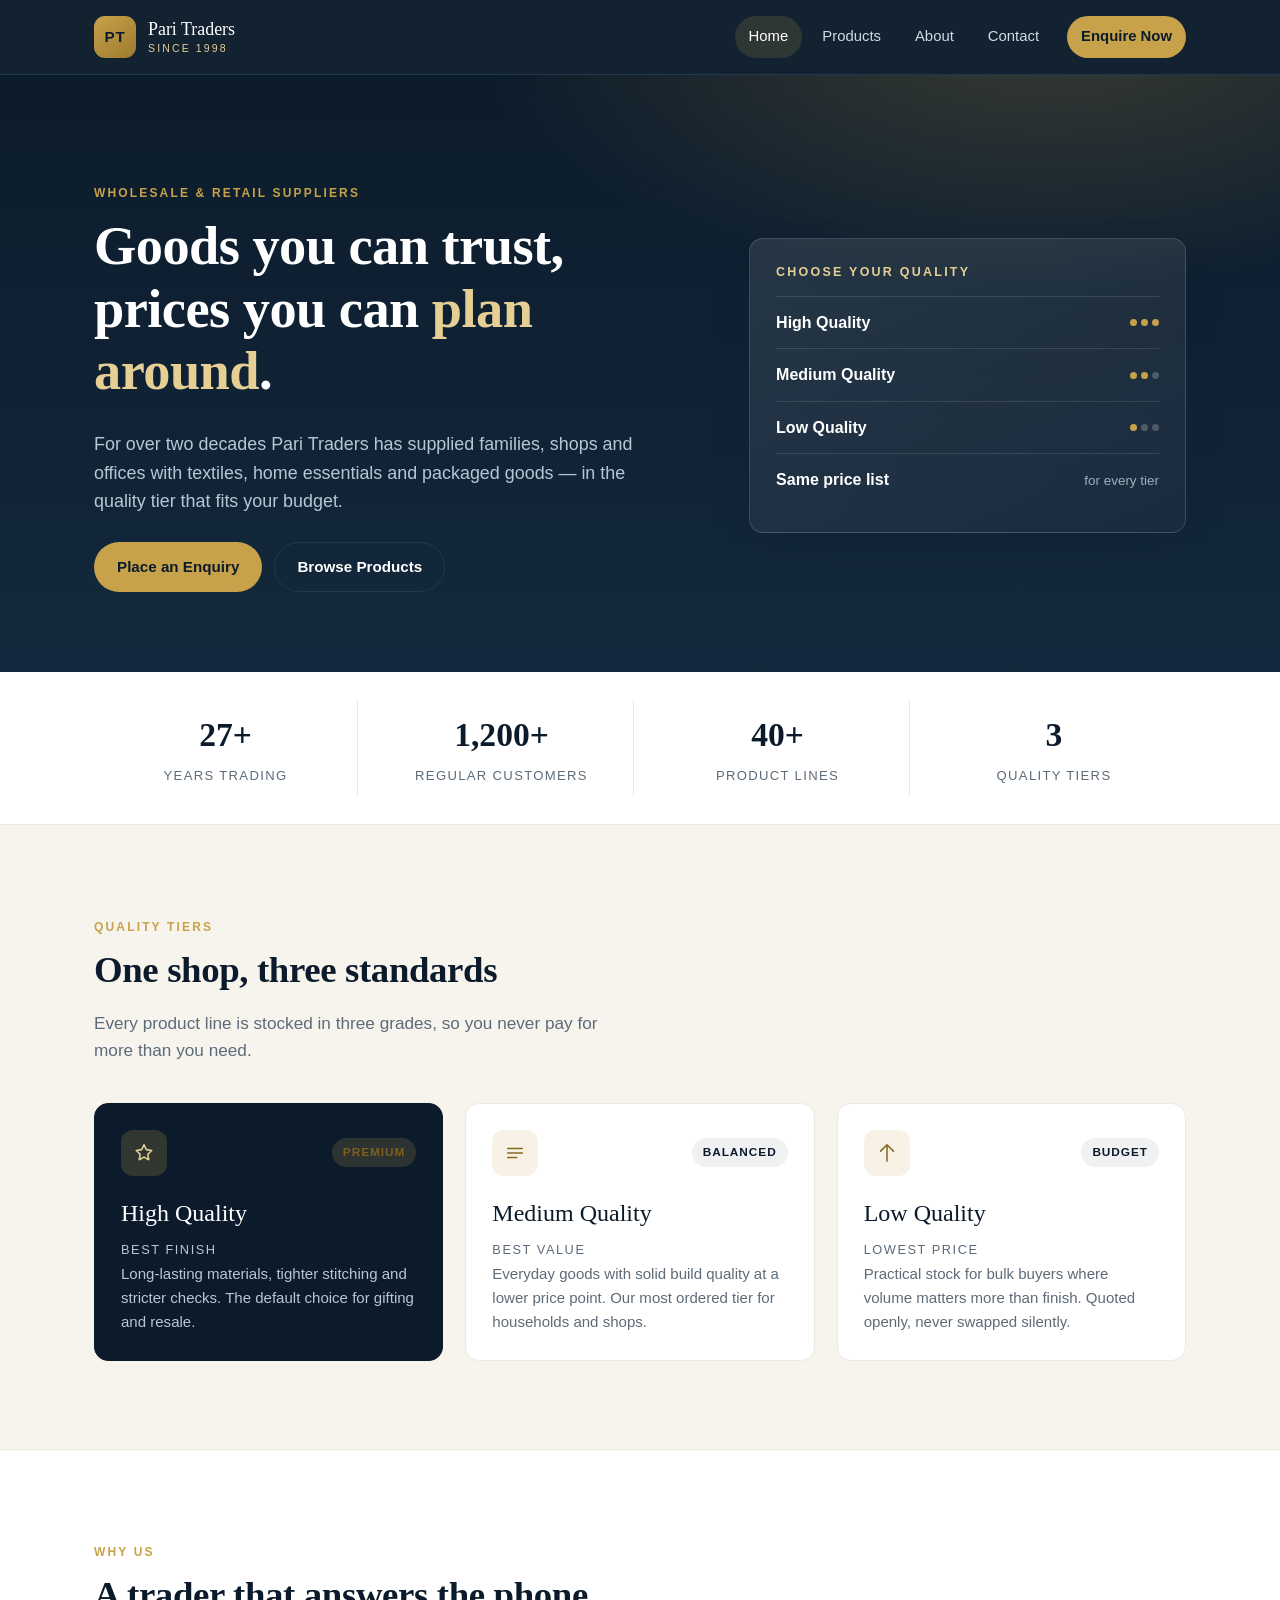
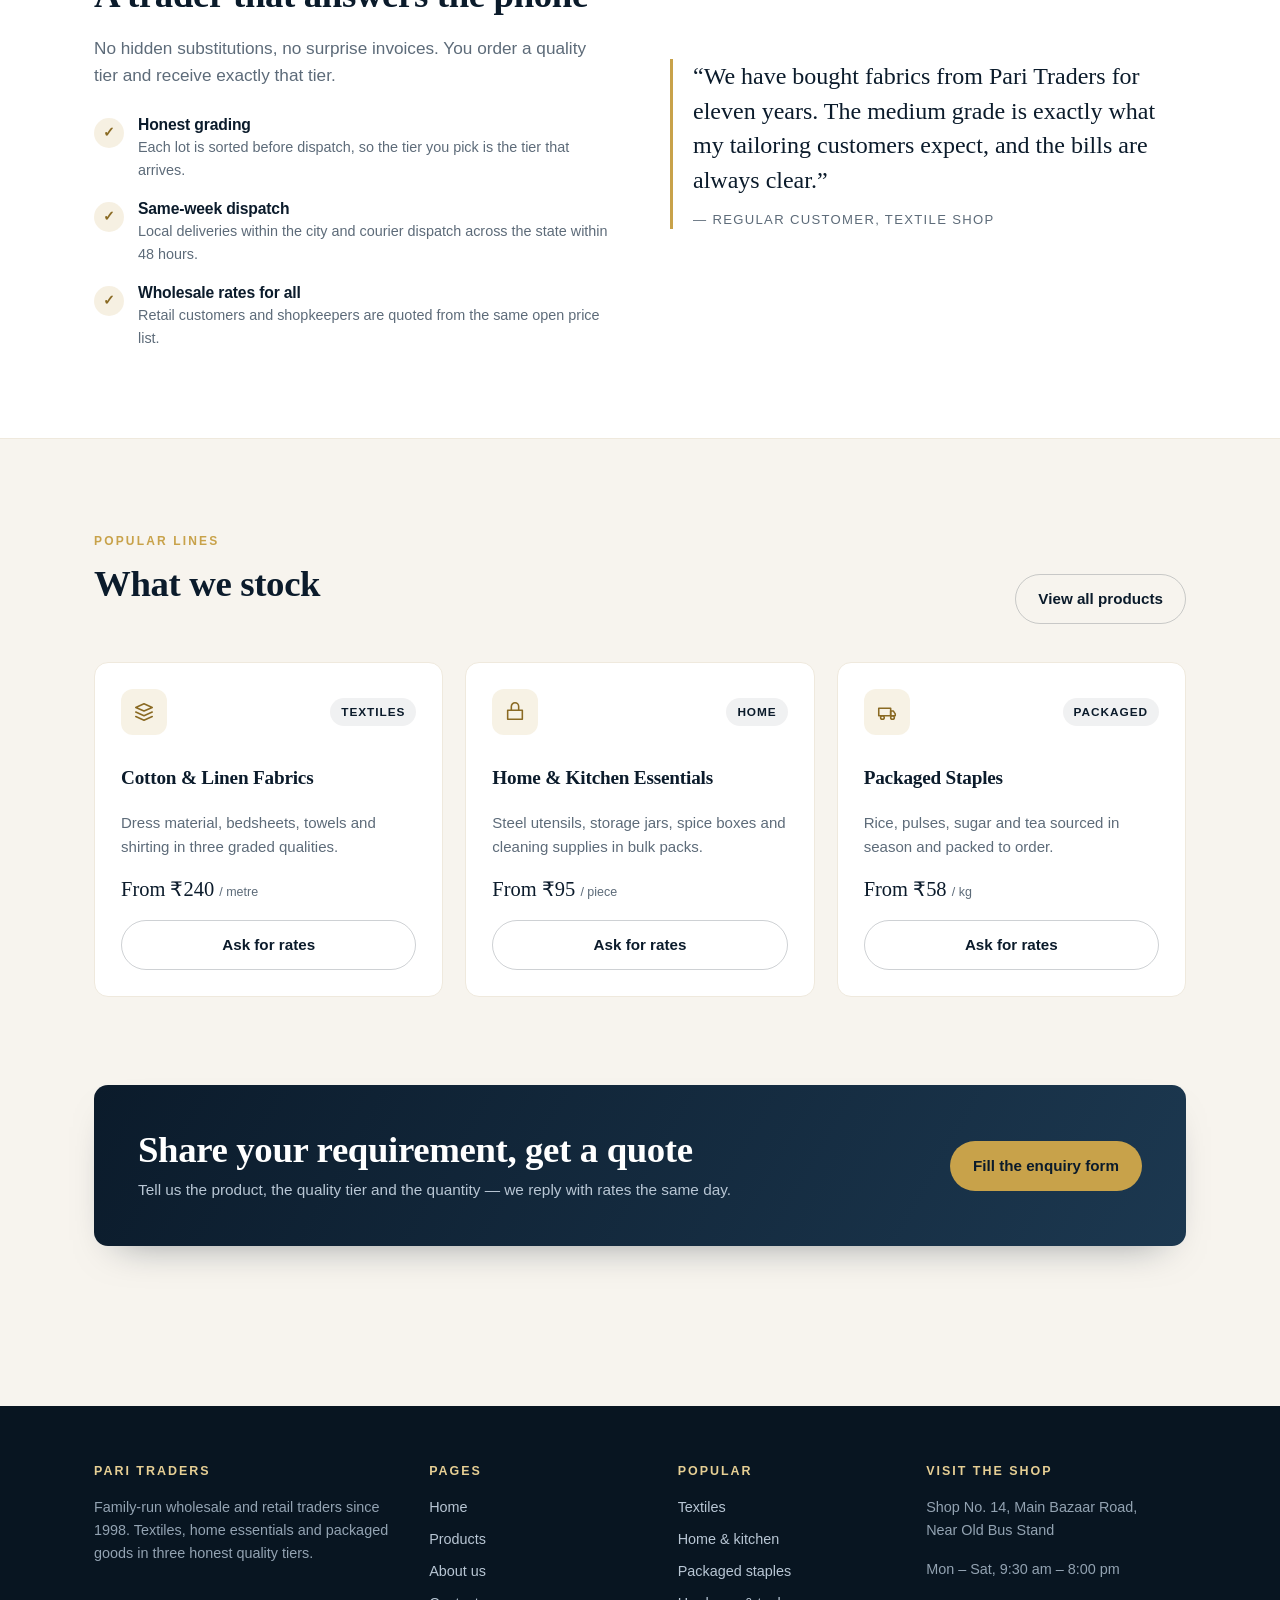
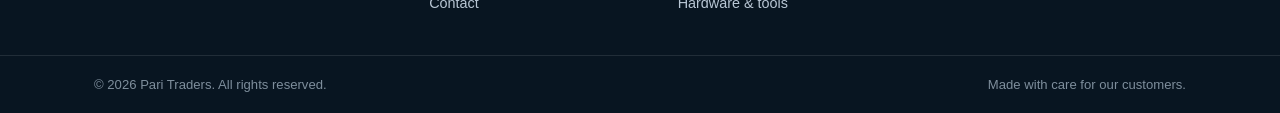
==== index.html @ 068e020c "Initial commit: Pari Traders static website" ====
<!DOCTYPE html>
<html lang="en">
<head>
  <meta charset="UTF-8">
  <meta name="viewport" content="width=device-width, initial-scale=1">
  <title>Pari Traders | Quality Goods, Fair Prices</title>
  <meta name="description" content="Pari Traders supplies textiles, home essentials and packaged goods in High, Medium and Low quality tiers at honest wholesale prices.">
  <link rel="stylesheet" href="css/style.css">
</head>
<body>

  <header class="site-header">
    <div class="container header-inner">
      <a class="brand" href="index.html">
        <span class="brand-mark">PT</span>
        <span class="brand-text">
          Pari Traders
          <small>Since 1998</small>
        </span>
      </a>

      <button class="nav-toggle" type="button" aria-label="Toggle navigation" aria-expanded="false" aria-controls="site-nav">
        <span></span>
        <span></span>
        <span></span>
      </button>

      <nav class="site-nav" id="site-nav">
        <a href="index.html" class="active" aria-current="page">Home</a>
        <a href="products.html">Products</a>
        <a href="about.html">About</a>
        <a href="contact.html">Contact</a>
        <a href="contact.html" class="nav-cta">Enquire Now</a>
      </nav>
    </div>
  </header>

  <main>

    <section class="hero">
      <div class="container">
        <div>
          <span class="eyebrow">Wholesale &amp; Retail Suppliers</span>
          <h1>Goods you can trust, prices you can <em>plan around</em>.</h1>
          <p class="lead">
            For over two decades Pari Traders has supplied families, shops and offices with
            textiles, home essentials and packaged goods — in the quality tier that fits your budget.
          </p>

          <div class="hero-actions">
            <a href="contact.html" class="btn btn-primary">Place an Enquiry</a>
            <a href="products.html" class="btn btn-outline">Browse Products</a>
          </div>
        </div>

        <aside class="hero-visual" aria-label="Our quality tiers">
          <h3>Choose your quality</h3>

          <div class="tier-row">
            <span>High Quality</span>
            <span class="tier-dots" aria-hidden="true">
              <i class="on"></i><i class="on"></i><i class="on"></i>
            </span>
          </div>

          <div class="tier-row">
            <span>Medium Quality</span>
            <span class="tier-dots" aria-hidden="true">
              <i class="on"></i><i class="on"></i><i></i>
            </span>
          </div>

          <div class="tier-row">
            <span>Low Quality</span>
            <span class="tier-dots" aria-hidden="true">
              <i class="on"></i><i></i><i></i>
            </span>
          </div>

          <div class="tier-row">
            <span>Same price list</span>
            <span class="tier-note">for every tier</span>
          </div>
        </aside>
      </div>
    </section>

    <section class="stats">
      <div class="container">
        <div class="stat">
          <strong>27+</strong>
          <span>Years trading</span>
        </div>
        <div class="stat">
          <strong>1,200+</strong>
          <span>Regular customers</span>
        </div>
        <div class="stat">
          <strong>40+</strong>
          <span>Product lines</span>
        </div>
        <div class="stat">
          <strong>3</strong>
          <span>Quality tiers</span>
        </div>
      </div>
    </section>

    <section class="section">
      <div class="container">
        <div class="section-head">
          <div>
            <span class="eyebrow">Quality tiers</span>
            <h2>One shop, three standards</h2>
            <p class="lead">Every product line is stocked in three grades, so you never pay for more than you need.</p>
          </div>
        </div>

        <div class="grid grid-3">
          <article class="card tier-card highlight">
            <div class="card-top">
              <span class="icon-badge" aria-hidden="true">
                <svg viewBox="0 0 24 24" width="22" height="22" fill="none" stroke="currentColor" stroke-width="1.7" stroke-linecap="round" stroke-linejoin="round">
                  <path d="M12 3l2.6 5.3 5.9.9-4.3 4.2 1 5.9-5.2-2.8-5.2 2.8 1-5.9L3.5 9.2l5.9-.9L12 3z"/>
                </svg>
              </span>
              <span class="tag tag-gold">Premium</span>
            </div>
            <span class="tier-label">High Quality</span>
            <span class="tier-sub">Best finish</span>
            <p>Long-lasting materials, tighter stitching and stricter checks. The default choice for gifting and resale.</p>
          </article>

          <article class="card tier-card">
            <div class="card-top">
              <span class="icon-badge" aria-hidden="true">
                <svg viewBox="0 0 24 24" width="22" height="22" fill="none" stroke="currentColor" stroke-width="1.7" stroke-linecap="round" stroke-linejoin="round">
                  <path d="M4 7h16M4 12h16M4 17h10"/>
                </svg>
              </span>
              <span class="tag">Balanced</span>
            </div>
            <span class="tier-label">Medium Quality</span>
            <span class="tier-sub">Best value</span>
            <p>Everyday goods with solid build quality at a lower price point. Our most ordered tier for households and shops.</p>
          </article>

          <article class="card tier-card">
            <div class="card-top">
              <span class="icon-badge" aria-hidden="true">
                <svg viewBox="0 0 24 24" width="22" height="22" fill="none" stroke="currentColor" stroke-width="1.7" stroke-linecap="round" stroke-linejoin="round">
                  <path d="M12 3v18M5 10l7-7 7 7"/>
                </svg>
              </span>
              <span class="tag">Budget</span>
            </div>
            <span class="tier-label">Low Quality</span>
            <span class="tier-sub">Lowest price</span>
            <p>Practical stock for bulk buyers where volume matters more than finish. Quoted openly, never swapped silently.</p>
          </article>
        </div>
      </div>
    </section>

    <section class="section section-alt">
      <div class="container split">
        <div>
          <span class="eyebrow">Why us</span>
          <h2>A trader that answers the phone</h2>
          <p class="lead">No hidden substitutions, no surprise invoices. You order a quality tier and receive exactly that tier.</p>

          <div class="feature-list" style="margin-top: 26px;">
            <div class="feature">
              <span class="check" aria-hidden="true">✓</span>
              <div>
                <h3>Honest grading</h3>
                <p>Each lot is sorted before dispatch, so the tier you pick is the tier that arrives.</p>
              </div>
            </div>

            <div class="feature">
              <span class="check" aria-hidden="true">✓</span>
              <div>
                <h3>Same-week dispatch</h3>
                <p>Local deliveries within the city and courier dispatch across the state within 48 hours.</p>
              </div>
            </div>

            <div class="feature">
              <span class="check" aria-hidden="true">✓</span>
              <div>
                <h3>Wholesale rates for all</h3>
                <p>Retail customers and shopkeepers are quoted from the same open price list.</p>
              </div>
            </div>
          </div>
        </div>

        <div>
          <blockquote class="quote">
            “We have bought fabrics from Pari Traders for eleven years. The medium grade is exactly what my tailoring
            customers expect, and the bills are always clear.”
            <cite>— Regular customer, textile shop</cite>
          </blockquote>
        </div>
      </div>
    </section>

    <section class="section">
      <div class="container">
        <div class="section-head">
          <div>
            <span class="eyebrow">Popular lines</span>
            <h2>What we stock</h2>
          </div>
          <a href="products.html" class="btn btn-ghost">View all products</a>
        </div>

        <div class="grid grid-3">
          <article class="card product-card" data-tier="high">
            <div class="card-top">
              <span class="icon-badge" aria-hidden="true">
                <svg viewBox="0 0 24 24" width="22" height="22" fill="none" stroke="currentColor" stroke-width="1.7" stroke-linecap="round" stroke-linejoin="round">
                  <path d="M3 7l9-4 9 4-9 4-9-4z"/><path d="M3 12l9 4 9-4M3 17l9 4 9-4"/>
                </svg>
              </span>
              <span class="tag">Textiles</span>
            </div>
            <h3>Cotton &amp; Linen Fabrics</h3>
            <p>Dress material, bedsheets, towels and shirting in three graded qualities.</p>
            <p class="price">From ₹240 <small>/ metre</small></p>
            <a href="contact.html" class="btn btn-ghost">Ask for rates</a>
          </article>

          <article class="card product-card" data-tier="medium">
            <div class="card-top">
              <span class="icon-badge" aria-hidden="true">
                <svg viewBox="0 0 24 24" width="22" height="22" fill="none" stroke="currentColor" stroke-width="1.7" stroke-linecap="round" stroke-linejoin="round">
                  <path d="M4 10h16v10H4z"/><path d="M8 10V6a4 4 0 018 0v4"/>
                </svg>
              </span>
              <span class="tag">Home</span>
            </div>
            <h3>Home &amp; Kitchen Essentials</h3>
            <p>Steel utensils, storage jars, spice boxes and cleaning supplies in bulk packs.</p>
            <p class="price">From ₹95 <small>/ piece</small></p>
            <a href="contact.html" class="btn btn-ghost">Ask for rates</a>
          </article>

          <article class="card product-card" data-tier="low">
            <div class="card-top">
              <span class="icon-badge" aria-hidden="true">
                <svg viewBox="0 0 24 24" width="22" height="22" fill="none" stroke="currentColor" stroke-width="1.7" stroke-linecap="round" stroke-linejoin="round">
                  <path d="M3 8h13v8H3z"/><path d="M16 11h3l2 3v2h-5z"/><circle cx="7" cy="18" r="2"/><circle cx="18" cy="18" r="2"/>
                </svg>
              </span>
              <span class="tag">Packaged</span>
            </div>
            <h3>Packaged Staples</h3>
            <p>Rice, pulses, sugar and tea sourced in season and packed to order.</p>
            <p class="price">From ₹58 <small>/ kg</small></p>
            <a href="contact.html" class="btn btn-ghost">Ask for rates</a>
          </article>
        </div>
      </div>
    </section>

    <section class="section" style="padding-top: 0;">
      <div class="container">
        <div class="cta-band">
          <div>
            <h2>Share your requirement, get a quote</h2>
            <p>Tell us the product, the quality tier and the quantity — we reply with rates the same day.</p>
          </div>
          <a href="contact.html" class="btn btn-primary">Fill the enquiry form</a>
        </div>
      </div>
    </section>

  </main>

  <footer class="site-footer">
    <div class="container">
      <div class="footer-grid">
        <div>
          <h4>Pari Traders</h4>
          <p>Family-run wholesale and retail traders since 1998. Textiles, home essentials and packaged goods in three honest quality tiers.</p>
        </div>

        <div>
          <h4>Pages</h4>
          <ul class="footer-links">
            <li><a href="index.html">Home</a></li>
            <li><a href="products.html">Products</a></li>
            <li><a href="about.html">About us</a></li>
            <li><a href="contact.html">Contact</a></li>
          </ul>
        </div>

        <div>
          <h4>Popular</h4>
          <ul class="footer-links">
            <li><a href="products.html">Textiles</a></li>
            <li><a href="products.html">Home &amp; kitchen</a></li>
            <li><a href="products.html">Packaged staples</a></li>
            <li><a href="products.html">Hardware &amp; tools</a></li>
          </ul>
        </div>

        <div>
          <h4>Visit the shop</h4>
          <p>Shop No. 14, Main Bazaar Road,<br>Near Old Bus Stand</p>
          <p>Mon – Sat, 9:30 am – 8:00 pm</p>
        </div>
      </div>
    </div>

    <div class="footer-bottom">
      <div class="container">
        <span>&copy; <span data-year>2026</span> Pari Traders. All rights reserved.</span>
        <span>Made with care for our customers.</span>
      </div>
    </div>
  </footer>

  <script src="js/main.js"></script>
</body>
</html>
---- css/style.css ----
:root {
  --ink: #0b1b2b;
  --ink-soft: #14293d;
  --ink-line: #21394f;
  --gold: #c8a24a;
  --gold-soft: #e6cf94;
  --paper: #f7f4ee;
  --paper-dim: #efe9dd;
  --white: #ffffff;
  --muted: #5d6b79;
  --danger: #b42318;
  --success: #1f7a4d;
  --radius: 14px;
  --radius-sm: 10px;
  --shadow: 0 18px 40px -24px rgba(11, 27, 43, 0.5);
  --max: 1140px;
  --font-body: -apple-system, BlinkMacSystemFont, "Segoe UI", Roboto, Helvetica, Arial, sans-serif;
  --font-display: "Iowan Old Style", "Palatino Linotype", Georgia, serif;
}

* {
  box-sizing: border-box;
}

html {
  scroll-behavior: smooth;
}

body {
  margin: 0;
  font-family: var(--font-body);
  color: var(--ink);
  background: var(--paper);
  line-height: 1.6;
  -webkit-font-smoothing: antialiased;
}

img {
  max-width: 100%;
  display: block;
}

a {
  color: inherit;
  text-decoration: none;
}

h1, h2, h3 {
  font-family: var(--font-display);
  line-height: 1.15;
  margin: 0 0 0.5em;
  font-weight: 600;
  letter-spacing: -0.01em;
}

h1 {
  font-size: clamp(2.1rem, 5vw, 3.4rem);
}

h2 {
  font-size: clamp(1.6rem, 3.2vw, 2.3rem);
}

h3 {
  font-size: 1.2rem;
}

p {
  margin: 0 0 1rem;
}

.container {
  width: 100%;
  max-width: var(--max);
  margin: 0 auto;
  padding: 0 24px;
}

.eyebrow {
  display: inline-block;
  font-size: 0.75rem;
  font-weight: 700;
  letter-spacing: 0.18em;
  text-transform: uppercase;
  color: var(--gold);
  margin-bottom: 0.75rem;
}

.lead {
  font-size: 1.075rem;
  color: var(--muted);
  max-width: 56ch;
}

/* ---------- Header ---------- */

.site-header {
  position: sticky;
  top: 0;
  z-index: 50;
  background: rgba(11, 27, 43, 0.97);
  backdrop-filter: blur(8px);
  border-bottom: 1px solid var(--ink-line);
}

.header-inner {
  display: flex;
  align-items: center;
  justify-content: space-between;
  gap: 20px;
  min-height: 74px;
}

.brand {
  display: inline-flex;
  align-items: center;
  gap: 12px;
  color: var(--white);
}

.brand-mark {
  display: grid;
  place-items: center;
  width: 42px;
  height: 42px;
  border-radius: 11px;
  background: linear-gradient(140deg, var(--gold), #9d7a2e);
  color: var(--ink);
  font-weight: 800;
  font-size: 0.95rem;
  letter-spacing: 0.05em;
}

.brand-text {
  font-family: var(--font-display);
  font-size: 1.12rem;
  line-height: 1.1;
  display: flex;
  flex-direction: column;
}

.brand-text small {
  font-family: var(--font-body);
  font-size: 0.66rem;
  letter-spacing: 0.2em;
  text-transform: uppercase;
  color: var(--gold-soft);
  margin-top: 3px;
}

.site-nav {
  display: flex;
  align-items: center;
  gap: 6px;
}

.site-nav a {
  color: #cfdae5;
  padding: 9px 14px;
  border-radius: 999px;
  font-size: 0.93rem;
  font-weight: 500;
  transition: color 0.18s ease, background 0.18s ease;
}

.site-nav a:hover {
  color: var(--white);
  background: rgba(255, 255, 255, 0.08);
}

.site-nav a.active {
  color: var(--white);
  background: rgba(200, 162, 74, 0.16);
}

.site-nav .nav-cta {
  margin-left: 8px;
  color: var(--ink);
  background: var(--gold);
  font-weight: 700;
}

.site-nav .nav-cta:hover {
  background: var(--gold-soft);
  color: var(--ink);
}

.nav-toggle {
  display: none;
  width: 44px;
  height: 42px;
  border: 1px solid var(--ink-line);
  border-radius: 10px;
  background: transparent;
  cursor: pointer;
  padding: 10px;
}

.nav-toggle span {
  display: block;
  height: 2px;
  border-radius: 2px;
  background: var(--white);
  margin: 4px 0;
  transition: transform 0.2s ease, opacity 0.2s ease;
}

/* ---------- Buttons ---------- */

.btn {
  display: inline-flex;
  align-items: center;
  justify-content: center;
  gap: 8px;
  padding: 12px 22px;
  border-radius: 999px;
  border: 1px solid transparent;
  font-family: inherit;
  font-size: 0.95rem;
  font-weight: 600;
  cursor: pointer;
  transition: transform 0.15s ease, background 0.18s ease, color 0.18s ease, border-color 0.18s ease;
}

.btn:hover {
  transform: translateY(-1px);
}

.btn-primary {
  background: var(--gold);
  color: var(--ink);
}

.btn-primary:hover {
  background: var(--gold-soft);
}

.btn-outline {
  border-color: var(--ink-line);
  color: var(--white);
}

.btn-outline:hover {
  border-color: var(--gold);
  color: var(--gold-soft);
}

.btn-ghost {
  border-color: rgba(11, 27, 43, 0.2);
  color: var(--ink);
}

.btn-ghost:hover {
  border-color: var(--ink);
}

.btn-danger {
  background: transparent;
  border-color: rgba(180, 35, 24, 0.35);
  color: var(--danger);
}

.btn-danger:hover {
  background: rgba(180, 35, 24, 0.06);
}

/* ---------- Hero ---------- */

.hero {
  background:
    radial-gradient(900px 420px at 82% -10%, rgba(200, 162, 74, 0.25), transparent 65%),
    linear-gradient(180deg, var(--ink) 0%, var(--ink-soft) 100%);
  color: var(--white);
  padding: clamp(56px, 9vw, 104px) 0 clamp(48px, 7vw, 80px);
  overflow: hidden;
}

.hero .container {
  display: grid;
  grid-template-columns: 1.15fr 0.85fr;
  gap: clamp(28px, 5vw, 64px);
  align-items: center;
}

.hero h1 {
  color: var(--white);
}

.hero h1 em {
  font-style: normal;
  color: var(--gold-soft);
}

.hero .lead {
  color: #b8c6d4;
  font-size: 1.12rem;
}

.hero-actions {
  display: flex;
  flex-wrap: wrap;
  gap: 12px;
  margin-top: 26px;
}

.hero-visual {
  position: relative;
  padding: 26px;
  border-radius: var(--radius);
  border: 1px solid rgba(255, 255, 255, 0.14);
  background: linear-gradient(160deg, rgba(255, 255, 255, 0.1), rgba(255, 255, 255, 0.03));
  box-shadow: var(--shadow);
}

.hero-visual::after {
  content: "";
  position: absolute;
  inset: 14px -14px -14px 14px;
  border: 1px solid rgba(200, 162, 74, 0.35);
  border-radius: var(--radius);
  z-index: -1;
}

.hero-visual h3 {
  font-size: 0.78rem;
  font-family: var(--font-body);
  text-transform: uppercase;
  letter-spacing: 0.18em;
  color: var(--gold-soft);
  margin-bottom: 16px;
}

.tier-row {
  display: flex;
  align-items: center;
  justify-content: space-between;
  gap: 14px;
  padding: 13px 0;
  border-top: 1px solid rgba(255, 255, 255, 0.12);
}

.tier-row span:first-child {
  font-weight: 600;
}

.tier-row .tier-note {
  font-size: 0.84rem;
  color: #9fb0bf;
}

.tier-dots {
  display: inline-flex;
  gap: 4px;
}

.tier-dots i {
  width: 7px;
  height: 7px;
  border-radius: 50%;
  background: rgba(255, 255, 255, 0.22);
}

.tier-dots i.on {
  background: var(--gold);
}

/* ---------- Stats ---------- */

.stats {
  background: var(--white);
  border-bottom: 1px solid var(--paper-dim);
}

.stats .container {
  display: grid;
  grid-template-columns: repeat(4, 1fr);
  gap: 12px;
  padding-top: 28px;
  padding-bottom: 28px;
}

.stat {
  text-align: center;
  padding: 8px 6px;
  border-right: 1px solid var(--paper-dim);
}

.stat:last-child {
  border-right: 0;
}

.stat strong {
  display: block;
  font-family: var(--font-display);
  font-size: clamp(1.5rem, 3vw, 2.1rem);
  color: var(--ink);
}

.stat span {
  font-size: 0.82rem;
  text-transform: uppercase;
  letter-spacing: 0.1em;
  color: var(--muted);
}

/* ---------- Sections ---------- */

.section {
  padding: clamp(52px, 7vw, 88px) 0;
}

.section-head {
  display: flex;
  flex-wrap: wrap;
  align-items: flex-end;
  justify-content: space-between;
  gap: 20px;
  margin-bottom: 38px;
}

.section-head p {
  margin: 0;
}

.section-alt {
  background: var(--white);
  border-top: 1px solid var(--paper-dim);
  border-bottom: 1px solid var(--paper-dim);
}

.section-dark {
  background: var(--ink);
  color: var(--white);
}

.section-dark .lead,
.section-dark p {
  color: #b8c6d4;
}

.section-dark h2 {
  color: var(--white);
}

/* ---------- Cards & grids ---------- */

.grid {
  display: grid;
  gap: 22px;
}

.grid-3 {
  grid-template-columns: repeat(3, 1fr);
}

.grid-2 {
  grid-template-columns: repeat(2, 1fr);
}

.card {
  background: var(--white);
  border: 1px solid var(--paper-dim);
  border-radius: var(--radius);
  padding: 26px;
  transition: transform 0.2s ease, box-shadow 0.2s ease, border-color 0.2s ease;
}

.card:hover {
  transform: translateY(-3px);
  box-shadow: var(--shadow);
  border-color: rgba(200, 162, 74, 0.5);
}

.card h3 {
  margin-bottom: 8px;
}

.card p {
  color: var(--muted);
  font-size: 0.94rem;
  margin-bottom: 0;
}

.card-top {
  display: flex;
  align-items: center;
  justify-content: space-between;
  gap: 12px;
  margin-bottom: 18px;
}

.icon-badge {
  display: grid;
  place-items: center;
  width: 46px;
  height: 46px;
  border-radius: 12px;
  background: rgba(200, 162, 74, 0.14);
  color: #8a6a23;
  font-size: 1.25rem;
}

.tag {
  display: inline-flex;
  align-items: center;
  gap: 6px;
  padding: 5px 11px;
  border-radius: 999px;
  background: rgba(11, 27, 43, 0.06);
  color: var(--ink);
  font-size: 0.74rem;
  font-weight: 700;
  letter-spacing: 0.08em;
  text-transform: uppercase;
}

.tag-gold {
  background: rgba(200, 162, 74, 0.18);
  color: #7d5f1e;
}

/* ---------- Product cards ---------- */

.product-card {
  display: flex;
  flex-direction: column;
  gap: 14px;
}

.product-card .price {
  font-family: var(--font-display);
  font-size: 1.28rem;
  color: var(--ink);
  margin-top: auto;
}

.product-card .price small {
  font-family: var(--font-body);
  font-size: 0.78rem;
  color: var(--muted);
  font-weight: 400;
}

.product-card ul {
  list-style: none;
  padding: 0;
  margin: 0;
  display: grid;
  gap: 7px;
  font-size: 0.9rem;
  color: var(--muted);
}

.product-card li::before {
  content: "✓";
  color: var(--gold);
  font-weight: 700;
  margin-right: 8px;
}

.filters {
  display: flex;
  flex-wrap: wrap;
  gap: 8px;
  margin-bottom: 30px;
}

.filters button {
  padding: 9px 16px;
  border-radius: 999px;
  border: 1px solid rgba(11, 27, 43, 0.16);
  background: var(--white);
  color: var(--ink);
  font-family: inherit;
  font-size: 0.87rem;
  font-weight: 600;
  cursor: pointer;
  transition: background 0.16s ease, border-color 0.16s ease, color 0.16s ease;
}

.filters button:hover {
  border-color: var(--ink);
}

.filters button.active {
  background: var(--ink);
  border-color: var(--ink);
  color: var(--white);
}

[data-tier].is-hidden {
  display: none;
}

/* ---------- Quality tiers ---------- */

.tier-card {
  position: relative;
  overflow: hidden;
}

.tier-card .tier-label {
  font-family: var(--font-display);
  font-size: 1.5rem;
  display: block;
  margin-bottom: 4px;
}

.tier-card .tier-sub {
  font-size: 0.8rem;
  letter-spacing: 0.12em;
  text-transform: uppercase;
  color: var(--muted);
}

.tier-card.highlight {
  background: var(--ink);
  border-color: var(--ink);
  color: var(--white);
}

.tier-card.highlight .tier-sub,
.tier-card.highlight p {
  color: #b8c6d4;
}

.tier-card.highlight .icon-badge {
  background: rgba(200, 162, 74, 0.2);
  color: var(--gold-soft);
}

/* ---------- Feature list ---------- */

.feature-list {
  display: grid;
  gap: 18px;
}

.feature {
  display: flex;
  gap: 14px;
  align-items: flex-start;
}

.feature .check {
  flex: 0 0 auto;
  display: grid;
  place-items: center;
  width: 30px;
  height: 30px;
  border-radius: 50%;
  background: rgba(200, 162, 74, 0.16);
  color: #8a6a23;
  font-size: 0.85rem;
  font-weight: 700;
  margin-top: 2px;
}

.feature h3 {
  font-family: var(--font-body);
  font-size: 0.98rem;
  margin-bottom: 2px;
}

.feature p {
  margin: 0;
  font-size: 0.9rem;
  color: var(--muted);
}

/* ---------- CTA band ---------- */

.cta-band {
  background: linear-gradient(120deg, var(--ink) 0%, #1c3850 100%);
  color: var(--white);
  border-radius: var(--radius);
  padding: clamp(28px, 5vw, 44px);
  display: flex;
  flex-wrap: wrap;
  align-items: center;
  justify-content: space-between;
  gap: 22px;
  box-shadow: var(--shadow);
}

.cta-band h2 {
  color: var(--white);
  margin-bottom: 6px;
}

.cta-band p {
  margin: 0;
  color: #b8c6d4;
  font-size: 0.96rem;
}

/* ---------- Page header ---------- */

.page-head {
  background:
    radial-gradient(700px 320px at 90% 0%, rgba(200, 162, 74, 0.22), transparent 70%),
    var(--ink);
  color: var(--white);
  padding: clamp(46px, 7vw, 78px) 0;
}

.page-head h1 {
  color: var(--white);
  margin-bottom: 10px;
}

.page-head .lead {
  color: #b8c6d4;
  margin: 0;
}

/* ---------- Contact / form ---------- */

.contact-layout {
  display: grid;
  grid-template-columns: 1.25fr 0.75fr;
  gap: 28px;
  align-items: start;
}

.panel {
  background: var(--white);
  border: 1px solid var(--paper-dim);
  border-radius: var(--radius);
  padding: clamp(24px, 4vw, 36px);
  box-shadow: var(--shadow);
}

.field {
  margin-bottom: 18px;
}

.field label {
  display: block;
  font-size: 0.86rem;
  font-weight: 600;
  margin-bottom: 7px;
}

.field label .req {
  color: var(--danger);
}

.field input,
.field select,
.field textarea {
  width: 100%;
  padding: 12px 14px;
  border: 1px solid #d8d2c6;
  border-radius: var(--radius-sm);
  background: var(--paper);
  color: var(--ink);
  font-family: inherit;
  font-size: 0.96rem;
  transition: border-color 0.16s ease, box-shadow 0.16s ease, background 0.16s ease;
}

.field textarea {
  resize: vertical;
  min-height: 108px;
}

.field input:focus,
.field select:focus,
.field textarea:focus {
  outline: none;
  border-color: var(--gold);
  background: var(--white);
  box-shadow: 0 0 0 3px rgba(200, 162, 74, 0.22);
}

.field input::placeholder,
.field textarea::placeholder {
  color: #97a1ab;
}

.field .hint {
  display: block;
  font-size: 0.78rem;
  color: var(--muted);
  margin-top: 6px;
}

.field .error {
  display: none;
  font-size: 0.78rem;
  color: var(--danger);
  margin-top: 6px;
}

.field.has-error input,
.field.has-error select,
.field.has-error textarea {
  border-color: var(--danger);
  background: #fdf4f3;
}

.field.has-error .error {
  display: block;
}

.field-row {
  display: grid;
  grid-template-columns: 1fr 1fr;
  gap: 16px;
}

.form-actions {
  display: flex;
  flex-wrap: wrap;
  gap: 12px;
  margin-top: 24px;
}

.form-success {
  display: none;
  text-align: center;
  padding: 16px 8px;
}

.form-success.show {
  display: block;
}

.form-success .check-big {
  display: grid;
  place-items: center;
  width: 62px;
  height: 62px;
  margin: 0 auto 16px;
  border-radius: 50%;
  background: rgba(31, 122, 77, 0.12);
  color: var(--success);
  font-size: 1.7rem;
}

.summary {
  margin: 22px auto 0;
  max-width: 440px;
  text-align: left;
  border: 1px solid var(--paper-dim);
  border-radius: var(--radius-sm);
  padding: 14px 18px;
  background: var(--paper);
  display: grid;
  gap: 8px;
  font-size: 0.9rem;
}

.summary div {
  display: flex;
  justify-content: space-between;
  gap: 16px;
}

.summary strong {
  color: var(--muted);
  font-weight: 500;
}

.info-list {
  display: grid;
  gap: 18px;
  margin: 0;
}

.info-list div {
  padding-bottom: 16px;
  border-bottom: 1px solid var(--paper-dim);
}

.info-list div:last-child {
  border-bottom: 0;
  padding-bottom: 0;
}

.info-list dt {
  font-size: 0.76rem;
  font-weight: 700;
  letter-spacing: 0.12em;
  text-transform: uppercase;
  color: var(--muted);
  margin-bottom: 4px;
}

.info-list dd {
  margin: 0;
  font-size: 0.95rem;
}

/* ---------- About timeline ---------- */

.timeline {
  position: relative;
  display: grid;
  gap: 26px;
  padding-left: 28px;
  border-left: 1px solid var(--paper-dim);
}

.timeline-item {
  position: relative;
}

.timeline-item::before {
  content: "";
  position: absolute;
  left: -34px;
  top: 7px;
  width: 11px;
  height: 11px;
  border-radius: 50%;
  background: var(--gold);
  box-shadow: 0 0 0 4px rgba(200, 162, 74, 0.18);
}

.timeline-item strong {
  display: block;
  font-family: var(--font-display);
  font-size: 1.15rem;
  color: var(--ink);
}

.timeline-item span {
  display: block;
  font-size: 0.78rem;
  letter-spacing: 0.14em;
  text-transform: uppercase;
  color: var(--gold);
  margin-bottom: 4px;
}

.timeline-item p {
  margin: 4px 0 0;
  color: var(--muted);
  font-size: 0.92rem;
}

.split {
  display: grid;
  grid-template-columns: 1fr 1fr;
  gap: clamp(24px, 5vw, 60px);
  align-items: center;
}

.quote {
  font-family: var(--font-display);
  font-size: clamp(1.15rem, 2.4vw, 1.5rem);
  line-height: 1.45;
  color: var(--ink);
  border-left: 3px solid var(--gold);
  padding-left: 20px;
  margin: 0;
}

.quote cite {
  display: block;
  font-family: var(--font-body);
  font-size: 0.82rem;
  font-style: normal;
  letter-spacing: 0.1em;
  text-transform: uppercase;
  color: var(--muted);
  margin-top: 12px;
}

/* ---------- Footer ---------- */

.site-footer {
  background: #081521;
  color: #b8c6d4;
  padding: 56px 0 0;
  margin-top: 72px;
}

.footer-grid {
  display: grid;
  grid-template-columns: 1.4fr 1fr 1fr 1.2fr;
  gap: 32px;
  padding-bottom: 40px;
}

.site-footer h4 {
  font-family: var(--font-body);
  font-size: 0.78rem;
  letter-spacing: 0.16em;
  text-transform: uppercase;
  color: var(--gold-soft);
  margin: 0 0 14px;
}

.site-footer p {
  font-size: 0.9rem;
  color: #93a3b2;
}

.footer-links {
  list-style: none;
  padding: 0;
  margin: 0;
  display: grid;
  gap: 9px;
  font-size: 0.9rem;
}

.footer-links a:hover {
  color: var(--gold-soft);
}

.footer-bottom {
  border-top: 1px solid rgba(255, 255, 255, 0.1);
  padding: 18px 0;
  font-size: 0.82rem;
}

.footer-bottom .container {
  display: flex;
  flex-wrap: wrap;
  justify-content: space-between;
  gap: 10px;
  color: #7e8e9c;
}

/* ---------- Responsive ---------- */

@media (max-width: 900px) {
  .hero .container,
  .split,
  .contact-layout {
    grid-template-columns: 1fr;
  }

  .hero-visual {
    max-width: 520px;
  }

  .grid-3 {
    grid-template-columns: repeat(2, 1fr);
  }

  .stats .container {
    grid-template-columns: repeat(2, 1fr);
  }

  .stat {
    border-right: 0;
    border-bottom: 1px solid var(--paper-dim);
    padding-bottom: 20px;
  }

  .stat:nth-last-child(-n + 2) {
    border-bottom: 0;
    padding-bottom: 8px;
  }

  .footer-grid {
    grid-template-columns: 1fr 1fr;
  }

  .nav-toggle {
    display: block;
  }

  .site-nav {
    position: absolute;
    top: 100%;
    left: 0;
    right: 0;
    flex-direction: column;
    align-items: stretch;
    gap: 4px;
    padding: 14px 20px 20px;
    background: var(--ink);
    border-bottom: 1px solid var(--ink-line);
    display: none;
  }

  .site-nav.open {
    display: flex;
  }

  .site-nav .nav-cta {
    margin-left: 0;
    text-align: center;
    justify-content: center;
  }

  .site-header {
    position: sticky;
  }

  .header-inner {
    position: relative;
  }
}

@media (max-width: 620px) {
  .grid-3,
  .grid-2,
  .field-row,
  .footer-grid {
    grid-template-columns: 1fr;
  }

  .hero-actions .btn,
  .form-actions .btn {
    flex: 1 1 100%;
  }

  .cta-band {
    text-align: left;
  }

  .section-head {
    margin-bottom: 28px;
  }
}

@media (prefers-reduced-motion: reduce) {
  html {
    scroll-behavior: auto;
  }

  * {
    transition: none !important;
  }
}
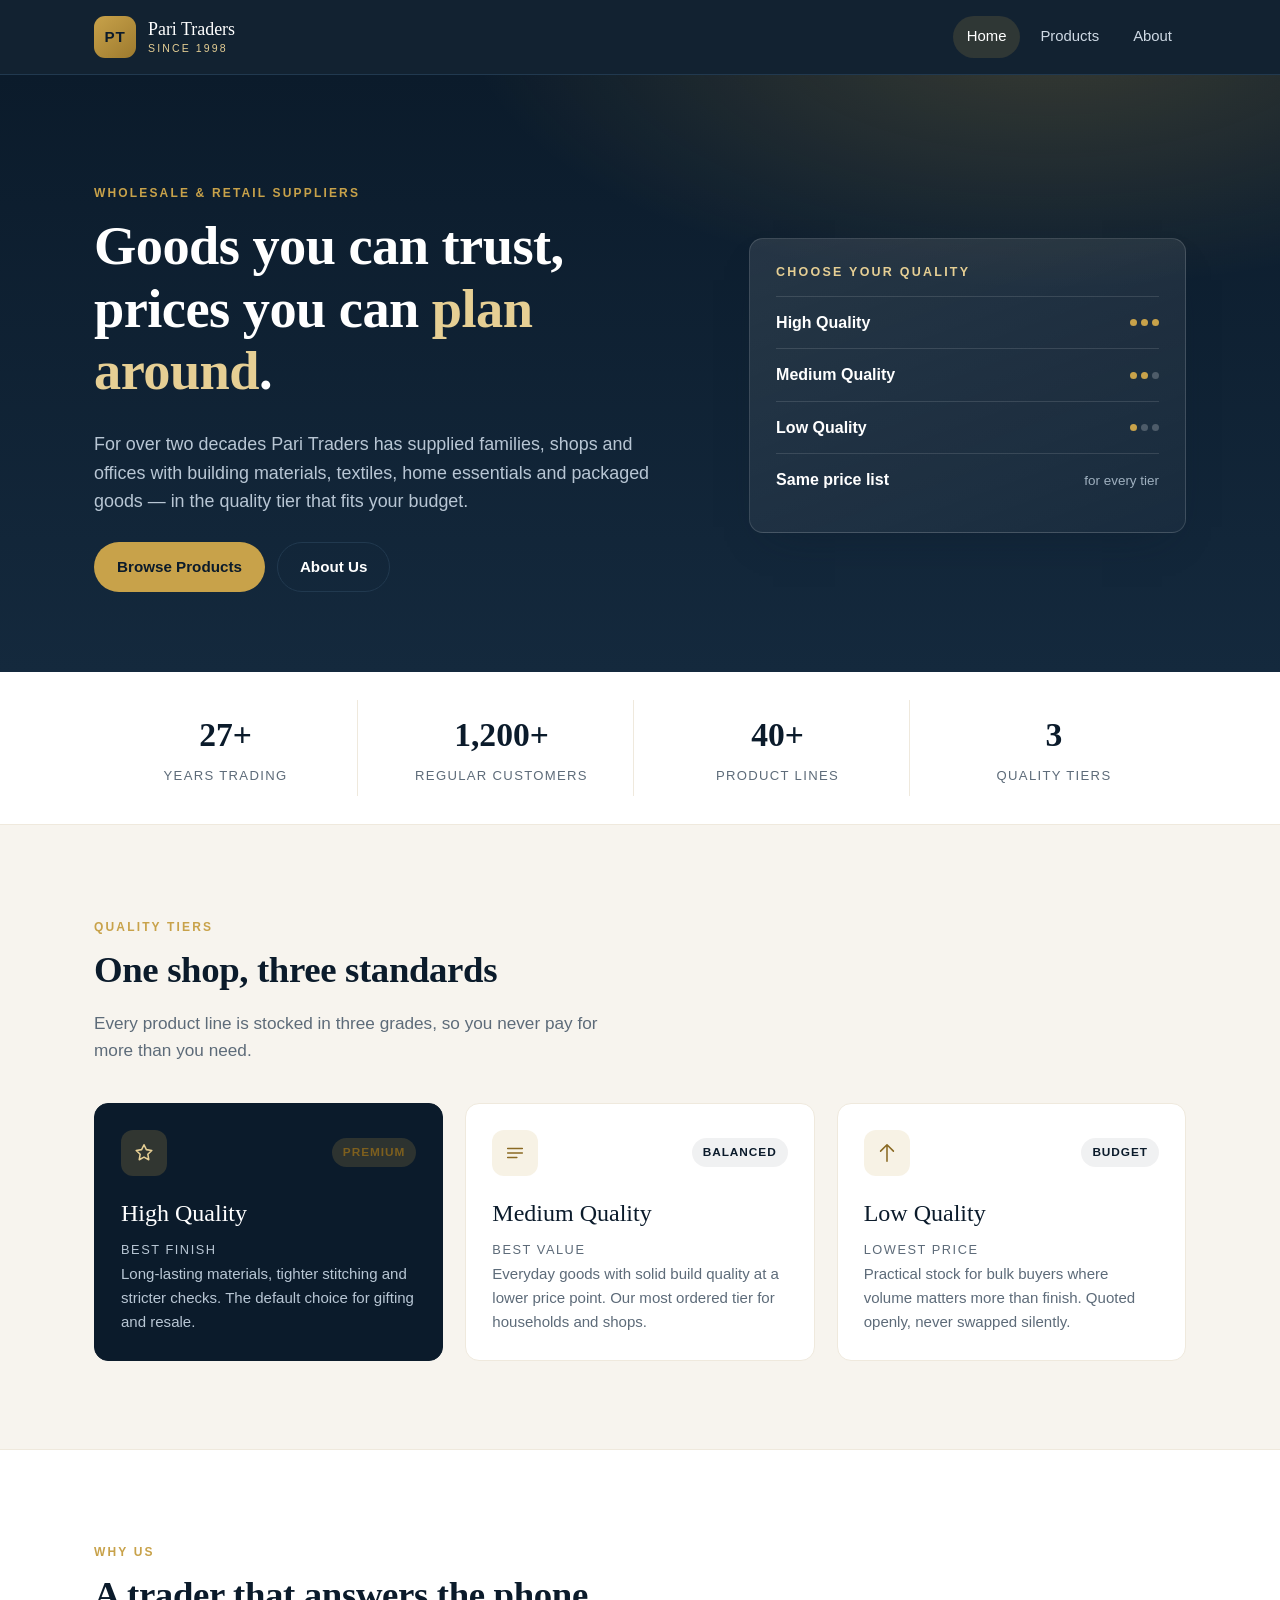
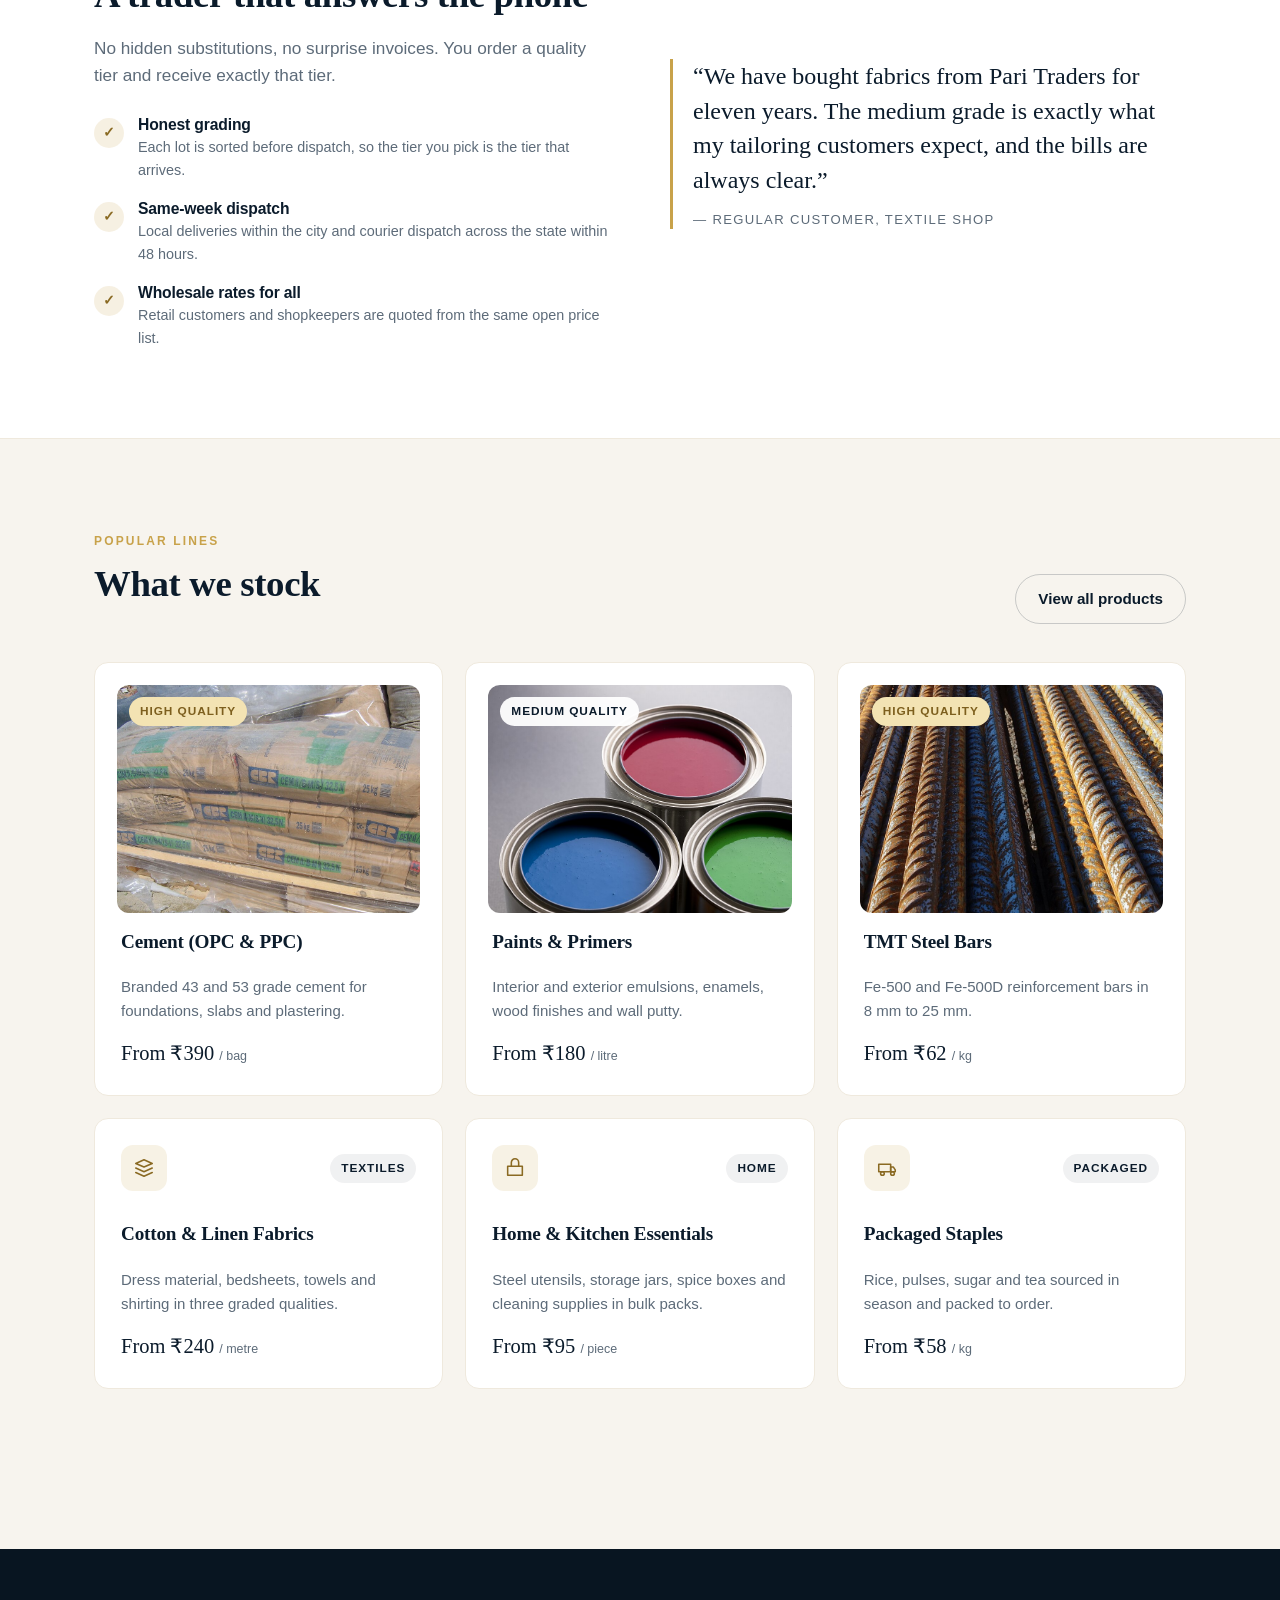
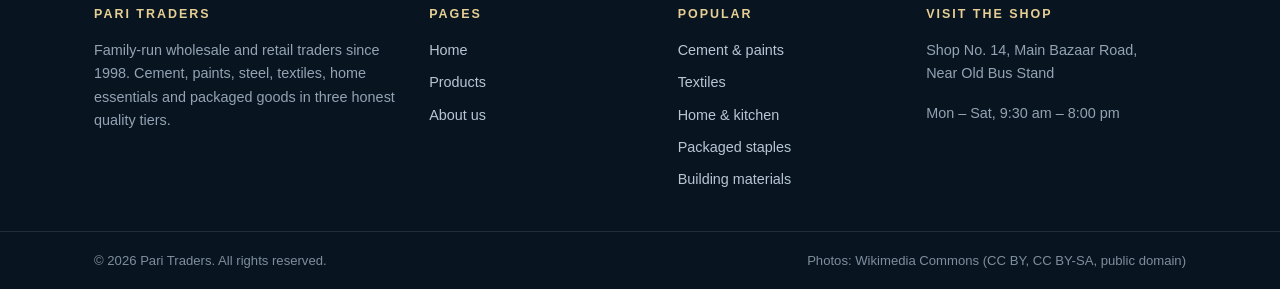
==== commit 0796315e: "Remove contact/enquiry, add cement, paint, steel and building materials with photos Co-Authored-By: " ====
--- a/index.html
+++ b/index.html
@@ -1,41 +1,1213 @@
 <!DOCTYPE html>
 <html lang="en">
 <head>
-  <meta charset="UTF-8">
-  <meta name="viewport" content="width=device-width, initial-scale=1">
-  <title>Pari Traders | Quality Goods, Fair Prices</title>
-  <meta name="description" content="Pari Traders supplies textiles, home essentials and packaged goods in High, Medium and Low quality tiers at honest wholesale prices.">
-  <link rel="stylesheet" href="css/style.css">
+<meta charset="UTF-8">
+<meta name="viewport" content="width=device-width, initial-scale=1">
+<title>Pari Traders | Quality Goods, Fair Prices</title>
+<meta name="description" content="Pari Traders supplies textiles, home essentials and packaged goods in High, Medium and Low quality tiers at honest wholesale prices.">
+<style>
+:root {
+  --ink: #0b1b2b;
+  --ink-soft: #14293d;
+  --ink-line: #21394f;
+  --gold: #c8a24a;
+  --gold-soft: #e6cf94;
+  --paper: #f7f4ee;
+  --paper-dim: #efe9dd;
+  --white: #ffffff;
+  --muted: #5d6b79;
+  --danger: #b42318;
+  --success: #1f7a4d;
+  --radius: 14px;
+  --radius-sm: 10px;
+  --shadow: 0 18px 40px -24px rgba(11, 27, 43, 0.5);
+  --max: 1140px;
+  --font-body: -apple-system, BlinkMacSystemFont, "Segoe UI", Roboto, Helvetica, Arial, sans-serif;
+  --font-display: "Iowan Old Style", "Palatino Linotype", Georgia, serif;
+}
+
+* {
+  box-sizing: border-box;
+}
+
+html {
+  scroll-behavior: smooth;
+}
+
+body {
+  margin: 0;
+  font-family: var(--font-body);
+  color: var(--ink);
+  background: var(--paper);
+  line-height: 1.6;
+  -webkit-font-smoothing: antialiased;
+}
+
+img {
+  max-width: 100%;
+  display: block;
+}
+
+a {
+  color: inherit;
+  text-decoration: none;
+}
+
+h1, h2, h3 {
+  font-family: var(--font-display);
+  line-height: 1.15;
+  margin: 0 0 0.5em;
+  font-weight: 600;
+  letter-spacing: -0.01em;
+}
+
+h1 {
+  font-size: clamp(2.1rem, 5vw, 3.4rem);
+}
+
+h2 {
+  font-size: clamp(1.6rem, 3.2vw, 2.3rem);
+}
+
+h3 {
+  font-size: 1.2rem;
+}
+
+p {
+  margin: 0 0 1rem;
+}
+
+.container {
+  width: 100%;
+  max-width: var(--max);
+  margin: 0 auto;
+  padding: 0 24px;
+}
+
+.eyebrow {
+  display: inline-block;
+  font-size: 0.75rem;
+  font-weight: 700;
+  letter-spacing: 0.18em;
+  text-transform: uppercase;
+  color: var(--gold);
+  margin-bottom: 0.75rem;
+}
+
+.lead {
+  font-size: 1.075rem;
+  color: var(--muted);
+  max-width: 56ch;
+}
+
+/* ---------- Header ---------- */
+
+.site-header {
+  position: sticky;
+  top: 0;
+  z-index: 50;
+  background: rgba(11, 27, 43, 0.97);
+  backdrop-filter: blur(8px);
+  border-bottom: 1px solid var(--ink-line);
+}
+
+.header-inner {
+  display: flex;
+  align-items: center;
+  justify-content: space-between;
+  gap: 20px;
+  min-height: 74px;
+}
+
+.brand {
+  display: inline-flex;
+  align-items: center;
+  gap: 12px;
+  color: var(--white);
+}
+
+.brand-mark {
+  display: grid;
+  place-items: center;
+  width: 42px;
+  height: 42px;
+  border-radius: 11px;
+  background: linear-gradient(140deg, var(--gold), #9d7a2e);
+  color: var(--ink);
+  font-weight: 800;
+  font-size: 0.95rem;
+  letter-spacing: 0.05em;
+}
+
+.brand-text {
+  font-family: var(--font-display);
+  font-size: 1.12rem;
+  line-height: 1.1;
+  display: flex;
+  flex-direction: column;
+}
+
+.brand-text small {
+  font-family: var(--font-body);
+  font-size: 0.66rem;
+  letter-spacing: 0.2em;
+  text-transform: uppercase;
+  color: var(--gold-soft);
+  margin-top: 3px;
+}
+
+.site-nav {
+  display: flex;
+  align-items: center;
+  gap: 6px;
+}
+
+.site-nav a {
+  color: #cfdae5;
+  padding: 9px 14px;
+  border-radius: 999px;
+  font-size: 0.93rem;
+  font-weight: 500;
+  transition: color 0.18s ease, background 0.18s ease;
+}
+
+.site-nav a:hover {
+  color: var(--white);
+  background: rgba(255, 255, 255, 0.08);
+}
+
+.site-nav a.active {
+  color: var(--white);
+  background: rgba(200, 162, 74, 0.16);
+}
+
+.site-nav .nav-cta {
+  margin-left: 8px;
+  color: var(--ink);
+  background: var(--gold);
+  font-weight: 700;
+}
+
+.site-nav .nav-cta:hover {
+  background: var(--gold-soft);
+  color: var(--ink);
+}
+
+.nav-toggle {
+  display: none;
+  width: 44px;
+  height: 42px;
+  border: 1px solid var(--ink-line);
+  border-radius: 10px;
+  background: transparent;
+  cursor: pointer;
+  padding: 10px;
+}
+
+.nav-toggle span {
+  display: block;
+  height: 2px;
+  border-radius: 2px;
+  background: var(--white);
+  margin: 4px 0;
+  transition: transform 0.2s ease, opacity 0.2s ease;
+}
+
+/* ---------- Buttons ---------- */
+
+.btn {
+  display: inline-flex;
+  align-items: center;
+  justify-content: center;
+  gap: 8px;
+  padding: 12px 22px;
+  border-radius: 999px;
+  border: 1px solid transparent;
+  font-family: inherit;
+  font-size: 0.95rem;
+  font-weight: 600;
+  cursor: pointer;
+  transition: transform 0.15s ease, background 0.18s ease, color 0.18s ease, border-color 0.18s ease;
+}
+
+.btn:hover {
+  transform: translateY(-1px);
+}
+
+.btn-primary {
+  background: var(--gold);
+  color: var(--ink);
+}
+
+.btn-primary:hover {
+  background: var(--gold-soft);
+}
+
+.btn-outline {
+  border-color: var(--ink-line);
+  color: var(--white);
+}
+
+.btn-outline:hover {
+  border-color: var(--gold);
+  color: var(--gold-soft);
+}
+
+.btn-ghost {
+  border-color: rgba(11, 27, 43, 0.2);
+  color: var(--ink);
+}
+
+.btn-ghost:hover {
+  border-color: var(--ink);
+}
+
+.btn-danger {
+  background: transparent;
+  border-color: rgba(180, 35, 24, 0.35);
+  color: var(--danger);
+}
+
+.btn-danger:hover {
+  background: rgba(180, 35, 24, 0.06);
+}
+
+/* ---------- Hero ---------- */
+
+.hero {
+  background:
+    radial-gradient(900px 420px at 82% -10%, rgba(200, 162, 74, 0.25), transparent 65%),
+    linear-gradient(180deg, var(--ink) 0%, var(--ink-soft) 100%);
+  color: var(--white);
+  padding: clamp(56px, 9vw, 104px) 0 clamp(48px, 7vw, 80px);
+  overflow: hidden;
+}
+
+.hero .container {
+  display: grid;
+  grid-template-columns: 1.15fr 0.85fr;
+  gap: clamp(28px, 5vw, 64px);
+  align-items: center;
+}
+
+.hero h1 {
+  color: var(--white);
+}
+
+.hero h1 em {
+  font-style: normal;
+  color: var(--gold-soft);
+}
+
+.hero .lead {
+  color: #b8c6d4;
+  font-size: 1.12rem;
+}
+
+.hero-actions {
+  display: flex;
+  flex-wrap: wrap;
+  gap: 12px;
+  margin-top: 26px;
+}
+
+.hero-visual {
+  position: relative;
+  padding: 26px;
+  border-radius: var(--radius);
+  border: 1px solid rgba(255, 255, 255, 0.14);
+  background: linear-gradient(160deg, rgba(255, 255, 255, 0.1), rgba(255, 255, 255, 0.03));
+  box-shadow: var(--shadow);
+}
+
+.hero-visual::after {
+  content: "";
+  position: absolute;
+  inset: 14px -14px -14px 14px;
+  border: 1px solid rgba(200, 162, 74, 0.35);
+  border-radius: var(--radius);
+  z-index: -1;
+}
+
+.hero-visual h3 {
+  font-size: 0.78rem;
+  font-family: var(--font-body);
+  text-transform: uppercase;
+  letter-spacing: 0.18em;
+  color: var(--gold-soft);
+  margin-bottom: 16px;
+}
+
+.tier-row {
+  display: flex;
+  align-items: center;
+  justify-content: space-between;
+  gap: 14px;
+  padding: 13px 0;
+  border-top: 1px solid rgba(255, 255, 255, 0.12);
+}
+
+.tier-row span:first-child {
+  font-weight: 600;
+}
+
+.tier-row .tier-note {
+  font-size: 0.84rem;
+  color: #9fb0bf;
+}
+
+.tier-dots {
+  display: inline-flex;
+  gap: 4px;
+}
+
+.tier-dots i {
+  width: 7px;
+  height: 7px;
+  border-radius: 50%;
+  background: rgba(255, 255, 255, 0.22);
+}
+
+.tier-dots i.on {
+  background: var(--gold);
+}
+
+/* ---------- Stats ---------- */
+
+.stats {
+  background: var(--white);
+  border-bottom: 1px solid var(--paper-dim);
+}
+
+.stats .container {
+  display: grid;
+  grid-template-columns: repeat(4, 1fr);
+  gap: 12px;
+  padding-top: 28px;
+  padding-bottom: 28px;
+}
+
+.stat {
+  text-align: center;
+  padding: 8px 6px;
+  border-right: 1px solid var(--paper-dim);
+}
+
+.stat:last-child {
+  border-right: 0;
+}
+
+.stat strong {
+  display: block;
+  font-family: var(--font-display);
+  font-size: clamp(1.5rem, 3vw, 2.1rem);
+  color: var(--ink);
+}
+
+.stat span {
+  font-size: 0.82rem;
+  text-transform: uppercase;
+  letter-spacing: 0.1em;
+  color: var(--muted);
+}
+
+/* ---------- Sections ---------- */
+
+.section {
+  padding: clamp(52px, 7vw, 88px) 0;
+}
+
+.section-head {
+  display: flex;
+  flex-wrap: wrap;
+  align-items: flex-end;
+  justify-content: space-between;
+  gap: 20px;
+  margin-bottom: 38px;
+}
+
+.section-head p {
+  margin: 0;
+}
+
+.section-alt {
+  background: var(--white);
+  border-top: 1px solid var(--paper-dim);
+  border-bottom: 1px solid var(--paper-dim);
+}
+
+.section-dark {
+  background: var(--ink);
+  color: var(--white);
+}
+
+.section-dark .lead,
+.section-dark p {
+  color: #b8c6d4;
+}
+
+.section-dark h2 {
+  color: var(--white);
+}
+
+/* ---------- Cards & grids ---------- */
+
+.grid {
+  display: grid;
+  gap: 22px;
+}
+
+.grid-3 {
+  grid-template-columns: repeat(3, 1fr);
+}
+
+.grid-2 {
+  grid-template-columns: repeat(2, 1fr);
+}
+
+.card {
+  background: var(--white);
+  border: 1px solid var(--paper-dim);
+  border-radius: var(--radius);
+  padding: 26px;
+  transition: transform 0.2s ease, box-shadow 0.2s ease, border-color 0.2s ease;
+}
+
+.card:hover {
+  transform: translateY(-3px);
+  box-shadow: var(--shadow);
+  border-color: rgba(200, 162, 74, 0.5);
+}
+
+.card h3 {
+  margin-bottom: 8px;
+}
+
+.card p {
+  color: var(--muted);
+  font-size: 0.94rem;
+  margin-bottom: 0;
+}
+
+.card-top {
+  display: flex;
+  align-items: center;
+  justify-content: space-between;
+  gap: 12px;
+  margin-bottom: 18px;
+}
+
+.icon-badge {
+  display: grid;
+  place-items: center;
+  width: 46px;
+  height: 46px;
+  border-radius: 12px;
+  background: rgba(200, 162, 74, 0.14);
+  color: #8a6a23;
+  font-size: 1.25rem;
+}
+
+.tag {
+  display: inline-flex;
+  align-items: center;
+  gap: 6px;
+  padding: 5px 11px;
+  border-radius: 999px;
+  background: rgba(11, 27, 43, 0.06);
+  color: var(--ink);
+  font-size: 0.74rem;
+  font-weight: 700;
+  letter-spacing: 0.08em;
+  text-transform: uppercase;
+}
+
+.tag-gold {
+  background: rgba(200, 162, 74, 0.18);
+  color: #7d5f1e;
+}
+
+/* ---------- Product cards ---------- */
+
+.product-card {
+  display: flex;
+  flex-direction: column;
+  gap: 14px;
+}
+
+.product-card .price {
+  font-family: var(--font-display);
+  font-size: 1.28rem;
+  color: var(--ink);
+  margin-top: auto;
+}
+
+.product-card .price small {
+  font-family: var(--font-body);
+  font-size: 0.78rem;
+  color: var(--muted);
+  font-weight: 400;
+}
+
+.product-card ul {
+  list-style: none;
+  padding: 0;
+  margin: 0;
+  display: grid;
+  gap: 7px;
+  font-size: 0.9rem;
+  color: var(--muted);
+}
+
+.product-card li::before {
+  content: "✓";
+  color: var(--gold);
+  font-weight: 700;
+  margin-right: 8px;
+}
+
+.product-card.has-media .media {
+  position: relative;
+  margin: -4px -4px 4px;
+  border-radius: 12px;
+  overflow: hidden;
+  aspect-ratio: 4 / 3;
+  background: rgba(11, 27, 43, 0.06);
+}
+
+.product-card.has-media .media img {
+  width: 100%;
+  height: 100%;
+  object-fit: cover;
+  display: block;
+  transition: transform 0.5s ease;
+}
+
+.product-card.has-media:hover .media img {
+  transform: scale(1.05);
+}
+
+.product-card.has-media .media .tag {
+  position: absolute;
+  top: 12px;
+  left: 12px;
+  background: rgba(255, 255, 255, 0.94);
+}
+
+.product-card.has-media .media .tag-gold {
+  background: #f3e3b3;
+}
+
+@media (prefers-reduced-motion: reduce) {
+  .product-card.has-media .media img { transition: none; }
+  .product-card.has-media:hover .media img { transform: none; }
+}
+
+.filters {
+  display: flex;
+  flex-wrap: wrap;
+  gap: 8px;
+  margin-bottom: 30px;
+}
+
+.filters button {
+  padding: 9px 16px;
+  border-radius: 999px;
+  border: 1px solid rgba(11, 27, 43, 0.16);
+  background: var(--white);
+  color: var(--ink);
+  font-family: inherit;
+  font-size: 0.87rem;
+  font-weight: 600;
+  cursor: pointer;
+  transition: background 0.16s ease, border-color 0.16s ease, color 0.16s ease;
+}
+
+.filters button:hover {
+  border-color: var(--ink);
+}
+
+.filters button.active {
+  background: var(--ink);
+  border-color: var(--ink);
+  color: var(--white);
+}
+
+[data-tier].is-hidden {
+  display: none;
+}
+
+/* ---------- Quality tiers ---------- */
+
+.tier-card {
+  position: relative;
+  overflow: hidden;
+}
+
+.tier-card .tier-label {
+  font-family: var(--font-display);
+  font-size: 1.5rem;
+  display: block;
+  margin-bottom: 4px;
+}
+
+.tier-card .tier-sub {
+  font-size: 0.8rem;
+  letter-spacing: 0.12em;
+  text-transform: uppercase;
+  color: var(--muted);
+}
+
+.tier-card.highlight {
+  background: var(--ink);
+  border-color: var(--ink);
+  color: var(--white);
+}
+
+.tier-card.highlight .tier-sub,
+.tier-card.highlight p {
+  color: #b8c6d4;
+}
+
+.tier-card.highlight .icon-badge {
+  background: rgba(200, 162, 74, 0.2);
+  color: var(--gold-soft);
+}
+
+/* ---------- Feature list ---------- */
+
+.feature-list {
+  display: grid;
+  gap: 18px;
+}
+
+.feature {
+  display: flex;
+  gap: 14px;
+  align-items: flex-start;
+}
+
+.feature .check {
+  flex: 0 0 auto;
+  display: grid;
+  place-items: center;
+  width: 30px;
+  height: 30px;
+  border-radius: 50%;
+  background: rgba(200, 162, 74, 0.16);
+  color: #8a6a23;
+  font-size: 0.85rem;
+  font-weight: 700;
+  margin-top: 2px;
+}
+
+.feature h3 {
+  font-family: var(--font-body);
+  font-size: 0.98rem;
+  margin-bottom: 2px;
+}
+
+.feature p {
+  margin: 0;
+  font-size: 0.9rem;
+  color: var(--muted);
+}
+
+/* ---------- CTA band ---------- */
+
+.cta-band {
+  background: linear-gradient(120deg, var(--ink) 0%, #1c3850 100%);
+  color: var(--white);
+  border-radius: var(--radius);
+  padding: clamp(28px, 5vw, 44px);
+  display: flex;
+  flex-wrap: wrap;
+  align-items: center;
+  justify-content: space-between;
+  gap: 22px;
+  box-shadow: var(--shadow);
+}
+
+.cta-band h2 {
+  color: var(--white);
+  margin-bottom: 6px;
+}
+
+.cta-band p {
+  margin: 0;
+  color: #b8c6d4;
+  font-size: 0.96rem;
+}
+
+/* ---------- Page header ---------- */
+
+.page-head {
+  background:
+    radial-gradient(700px 320px at 90% 0%, rgba(200, 162, 74, 0.22), transparent 70%),
+    var(--ink);
+  color: var(--white);
+  padding: clamp(46px, 7vw, 78px) 0;
+}
+
+.page-head h1 {
+  color: var(--white);
+  margin-bottom: 10px;
+}
+
+.page-head .lead {
+  color: #b8c6d4;
+  margin: 0;
+}
+
+/* ---------- Contact / form ---------- */
+
+.contact-layout {
+  display: grid;
+  grid-template-columns: 1.25fr 0.75fr;
+  gap: 28px;
+  align-items: start;
+}
+
+.panel {
+  background: var(--white);
+  border: 1px solid var(--paper-dim);
+  border-radius: var(--radius);
+  padding: clamp(24px, 4vw, 36px);
+  box-shadow: var(--shadow);
+}
+
+.field {
+  margin-bottom: 18px;
+}
+
+.field label {
+  display: block;
+  font-size: 0.86rem;
+  font-weight: 600;
+  margin-bottom: 7px;
+}
+
+.field label .req {
+  color: var(--danger);
+}
+
+.field input,
+.field select,
+.field textarea {
+  width: 100%;
+  padding: 12px 14px;
+  border: 1px solid #d8d2c6;
+  border-radius: var(--radius-sm);
+  background: var(--paper);
+  color: var(--ink);
+  font-family: inherit;
+  font-size: 0.96rem;
+  transition: border-color 0.16s ease, box-shadow 0.16s ease, background 0.16s ease;
+}
+
+.field textarea {
+  resize: vertical;
+  min-height: 108px;
+}
+
+.field input:focus,
+.field select:focus,
+.field textarea:focus {
+  outline: none;
+  border-color: var(--gold);
+  background: var(--white);
+  box-shadow: 0 0 0 3px rgba(200, 162, 74, 0.22);
+}
+
+.field input::placeholder,
+.field textarea::placeholder {
+  color: #97a1ab;
+}
+
+.field .hint {
+  display: block;
+  font-size: 0.78rem;
+  color: var(--muted);
+  margin-top: 6px;
+}
+
+.field .error {
+  display: none;
+  font-size: 0.78rem;
+  color: var(--danger);
+  margin-top: 6px;
+}
+
+.field.has-error input,
+.field.has-error select,
+.field.has-error textarea {
+  border-color: var(--danger);
+  background: #fdf4f3;
+}
+
+.field.has-error .error {
+  display: block;
+}
+
+.field-row {
+  display: grid;
+  grid-template-columns: 1fr 1fr;
+  gap: 16px;
+}
+
+.form-actions {
+  display: flex;
+  flex-wrap: wrap;
+  gap: 12px;
+  margin-top: 24px;
+}
+
+.form-success {
+  display: none;
+  text-align: center;
+  padding: 16px 8px;
+}
+
+.form-success.show {
+  display: block;
+}
+
+.form-success .check-big {
+  display: grid;
+  place-items: center;
+  width: 62px;
+  height: 62px;
+  margin: 0 auto 16px;
+  border-radius: 50%;
+  background: rgba(31, 122, 77, 0.12);
+  color: var(--success);
+  font-size: 1.7rem;
+}
+
+.summary {
+  margin: 22px auto 0;
+  max-width: 440px;
+  text-align: left;
+  border: 1px solid var(--paper-dim);
+  border-radius: var(--radius-sm);
+  padding: 14px 18px;
+  background: var(--paper);
+  display: grid;
+  gap: 8px;
+  font-size: 0.9rem;
+}
+
+.summary div {
+  display: flex;
+  justify-content: space-between;
+  gap: 16px;
+}
+
+.summary strong {
+  color: var(--muted);
+  font-weight: 500;
+}
+
+.info-list {
+  display: grid;
+  gap: 18px;
+  margin: 0;
+}
+
+.info-list div {
+  padding-bottom: 16px;
+  border-bottom: 1px solid var(--paper-dim);
+}
+
+.info-list div:last-child {
+  border-bottom: 0;
+  padding-bottom: 0;
+}
+
+.info-list dt {
+  font-size: 0.76rem;
+  font-weight: 700;
+  letter-spacing: 0.12em;
+  text-transform: uppercase;
+  color: var(--muted);
+  margin-bottom: 4px;
+}
+
+.info-list dd {
+  margin: 0;
+  font-size: 0.95rem;
+}
+
+/* ---------- About timeline ---------- */
+
+.timeline {
+  position: relative;
+  display: grid;
+  gap: 26px;
+  padding-left: 28px;
+  border-left: 1px solid var(--paper-dim);
+}
+
+.timeline-item {
+  position: relative;
+}
+
+.timeline-item::before {
+  content: "";
+  position: absolute;
+  left: -34px;
+  top: 7px;
+  width: 11px;
+  height: 11px;
+  border-radius: 50%;
+  background: var(--gold);
+  box-shadow: 0 0 0 4px rgba(200, 162, 74, 0.18);
+}
+
+.timeline-item strong {
+  display: block;
+  font-family: var(--font-display);
+  font-size: 1.15rem;
+  color: var(--ink);
+}
+
+.timeline-item span {
+  display: block;
+  font-size: 0.78rem;
+  letter-spacing: 0.14em;
+  text-transform: uppercase;
+  color: var(--gold);
+  margin-bottom: 4px;
+}
+
+.timeline-item p {
+  margin: 4px 0 0;
+  color: var(--muted);
+  font-size: 0.92rem;
+}
+
+.split {
+  display: grid;
+  grid-template-columns: 1fr 1fr;
+  gap: clamp(24px, 5vw, 60px);
+  align-items: center;
+}
+
+.quote {
+  font-family: var(--font-display);
+  font-size: clamp(1.15rem, 2.4vw, 1.5rem);
+  line-height: 1.45;
+  color: var(--ink);
+  border-left: 3px solid var(--gold);
+  padding-left: 20px;
+  margin: 0;
+}
+
+.quote cite {
+  display: block;
+  font-family: var(--font-body);
+  font-size: 0.82rem;
+  font-style: normal;
+  letter-spacing: 0.1em;
+  text-transform: uppercase;
+  color: var(--muted);
+  margin-top: 12px;
+}
+
+/* ---------- Footer ---------- */
+
+.site-footer {
+  background: #081521;
+  color: #b8c6d4;
+  padding: 56px 0 0;
+  margin-top: 72px;
+}
+
+.footer-grid {
+  display: grid;
+  grid-template-columns: 1.4fr 1fr 1fr 1.2fr;
+  gap: 32px;
+  padding-bottom: 40px;
+}
+
+.site-footer h4 {
+  font-family: var(--font-body);
+  font-size: 0.78rem;
+  letter-spacing: 0.16em;
+  text-transform: uppercase;
+  color: var(--gold-soft);
+  margin: 0 0 14px;
+}
+
+.site-footer p {
+  font-size: 0.9rem;
+  color: #93a3b2;
+}
+
+.footer-links {
+  list-style: none;
+  padding: 0;
+  margin: 0;
+  display: grid;
+  gap: 9px;
+  font-size: 0.9rem;
+}
+
+.footer-links a:hover {
+  color: var(--gold-soft);
+}
+
+.footer-bottom {
+  border-top: 1px solid rgba(255, 255, 255, 0.1);
+  padding: 18px 0;
+  font-size: 0.82rem;
+}
+
+.footer-bottom .container {
+  display: flex;
+  flex-wrap: wrap;
+  justify-content: space-between;
+  gap: 10px;
+  color: #7e8e9c;
+}
+
+/* ---------- Responsive ---------- */
+
+@media (max-width: 900px) {
+  .hero .container,
+  .split,
+  .contact-layout {
+    grid-template-columns: 1fr;
+  }
+
+  .hero-visual {
+    max-width: 520px;
+  }
+
+  .grid-3 {
+    grid-template-columns: repeat(2, 1fr);
+  }
+
+  .stats .container {
+    grid-template-columns: repeat(2, 1fr);
+  }
+
+  .stat {
+    border-right: 0;
+    border-bottom: 1px solid var(--paper-dim);
+    padding-bottom: 20px;
+  }
+
+  .stat:nth-last-child(-n + 2) {
+    border-bottom: 0;
+    padding-bottom: 8px;
+  }
+
+  .footer-grid {
+    grid-template-columns: 1fr 1fr;
+  }
+
+  .nav-toggle {
+    display: block;
+  }
+
+  .site-nav {
+    position: absolute;
+    top: 100%;
+    left: 0;
+    right: 0;
+    flex-direction: column;
+    align-items: stretch;
+    gap: 4px;
+    padding: 14px 20px 20px;
+    background: var(--ink);
+    border-bottom: 1px solid var(--ink-line);
+    display: none;
+  }
+
+  .site-nav.open {
+    display: flex;
+  }
+
+  .site-nav .nav-cta {
+    margin-left: 0;
+    text-align: center;
+    justify-content: center;
+  }
+
+  .site-header {
+    position: sticky;
+  }
+
+  .header-inner {
+    position: relative;
+  }
+}
+
+@media (max-width: 620px) {
+  .grid-3,
+  .grid-2,
+  .field-row,
+  .footer-grid {
+    grid-template-columns: 1fr;
+  }
+
+  .hero-actions .btn,
+  .form-actions .btn {
+    flex: 1 1 100%;
+  }
+
+  .cta-band {
+    text-align: left;
+  }
+
+  .section-head {
+    margin-bottom: 28px;
+  }
+}
+
+@media (prefers-reduced-motion: reduce) {
+  html {
+    scroll-behavior: auto;
+  }
+
+  * {
+    transition: none !important;
+  }
+}
+
+
+.page { display: none; }
+.page.active { display: block; }
+</style>
 </head>
 <body>
 
-  <header class="site-header">
-    <div class="container header-inner">
-      <a class="brand" href="index.html">
-        <span class="brand-mark">PT</span>
-        <span class="brand-text">
-          Pari Traders
-          <small>Since 1998</small>
-        </span>
-      </a>
-
-      <button class="nav-toggle" type="button" aria-label="Toggle navigation" aria-expanded="false" aria-controls="site-nav">
-        <span></span>
-        <span></span>
-        <span></span>
-      </button>
-
-      <nav class="site-nav" id="site-nav">
-        <a href="index.html" class="active" aria-current="page">Home</a>
-        <a href="products.html">Products</a>
-        <a href="about.html">About</a>
-        <a href="contact.html">Contact</a>
-        <a href="contact.html" class="nav-cta">Enquire Now</a>
-      </nav>
-    </div>
-  </header>
-
-  <main>
+<header class="site-header">
+  <div class="container header-inner">
+    <a class="brand" href="#home">
+      <span class="brand-mark">PT</span>
+      <span class="brand-text">
+        Pari Traders
+        <small>Since 1998</small>
+      </span>
+    </a>
+
+    <button class="nav-toggle" type="button" aria-label="Toggle navigation" aria-expanded="false" aria-controls="site-nav">
+      <span></span>
+      <span></span>
+      <span></span>
+    </button>
+
+    <nav class="site-nav" id="site-nav">
+        <a href="#home" class="active">Home</a>
+        <a href="#products">Products</a>
+        <a href="#about">About</a>
+    </nav>
+  </div>
+</header>
+
+<section class="page active" id="page-home" data-page="home">
 
     <section class="hero">
       <div class="container">
@@ -44,12 +1216,12 @@
           <h1>Goods you can trust, prices you can <em>plan around</em>.</h1>
           <p class="lead">
             For over two decades Pari Traders has supplied families, shops and offices with
-            textiles, home essentials and packaged goods — in the quality tier that fits your budget.
+            building materials, textiles, home essentials and packaged goods — in the quality tier that fits your budget.
           </p>
 
           <div class="hero-actions">
-            <a href="contact.html" class="btn btn-primary">Place an Enquiry</a>
-            <a href="products.html" class="btn btn-outline">Browse Products</a>
+            <a href="#products" class="btn btn-primary">Browse Products</a>
+            <a href="#about" class="btn btn-outline">About Us</a>
           </div>
         </div>
 
@@ -213,10 +1385,31 @@
             <span class="eyebrow">Popular lines</span>
             <h2>What we stock</h2>
           </div>
-          <a href="products.html" class="btn btn-ghost">View all products</a>
+          <a href="#products" class="btn btn-ghost">View all products</a>
         </div>
 
         <div class="grid grid-3">
+          <article class="card product-card has-media" data-tier="high">
+            <div class="media"><img src="images/cement.jpg" alt="Stacked bags of Portland cement" loading="lazy" width="960" height="640"><span class="tag tag-gold">High quality</span></div>
+            <h3>Cement (OPC &amp; PPC)</h3>
+            <p>Branded 43 and 53 grade cement for foundations, slabs and plastering.</p>
+            <p class="price">From ₹390 <small>/ bag</small></p>
+          </article>
+
+          <article class="card product-card has-media" data-tier="medium">
+            <div class="media"><img src="images/paint.jpg" alt="Open cans of coloured paint" loading="lazy" width="960" height="640"><span class="tag ">Medium quality</span></div>
+            <h3>Paints &amp; Primers</h3>
+            <p>Interior and exterior emulsions, enamels, wood finishes and wall putty.</p>
+            <p class="price">From ₹180 <small>/ litre</small></p>
+          </article>
+
+          <article class="card product-card has-media" data-tier="high">
+            <div class="media"><img src="images/steel.jpg" alt="Bundle of steel reinforcement bars" loading="lazy" width="960" height="640"><span class="tag tag-gold">High quality</span></div>
+            <h3>TMT Steel Bars</h3>
+            <p>Fe-500 and Fe-500D reinforcement bars in 8 mm to 25 mm.</p>
+            <p class="price">From ₹62 <small>/ kg</small></p>
+          </article>
+
           <article class="card product-card" data-tier="high">
             <div class="card-top">
               <span class="icon-badge" aria-hidden="true">
@@ -229,7 +1422,6 @@
             <h3>Cotton &amp; Linen Fabrics</h3>
             <p>Dress material, bedsheets, towels and shirting in three graded qualities.</p>
             <p class="price">From ₹240 <small>/ metre</small></p>
-            <a href="contact.html" class="btn btn-ghost">Ask for rates</a>
           </article>
 
           <article class="card product-card" data-tier="medium">
@@ -244,7 +1436,6 @@
             <h3>Home &amp; Kitchen Essentials</h3>
             <p>Steel utensils, storage jars, spice boxes and cleaning supplies in bulk packs.</p>
             <p class="price">From ₹95 <small>/ piece</small></p>
-            <a href="contact.html" class="btn btn-ghost">Ask for rates</a>
           </article>
 
           <article class="card product-card" data-tier="low">
@@ -259,51 +1450,397 @@
             <h3>Packaged Staples</h3>
             <p>Rice, pulses, sugar and tea sourced in season and packed to order.</p>
             <p class="price">From ₹58 <small>/ kg</small></p>
-            <a href="contact.html" class="btn btn-ghost">Ask for rates</a>
           </article>
         </div>
       </div>
     </section>
 
-    <section class="section" style="padding-top: 0;">
+
+  </section><section class="page" id="page-products" data-page="products">
+
+    <section class="page-head">
       <div class="container">
-        <div class="cta-band">
-          <div>
-            <h2>Share your requirement, get a quote</h2>
-            <p>Tell us the product, the quality tier and the quantity — we reply with rates the same day.</p>
-          </div>
-          <a href="contact.html" class="btn btn-primary">Fill the enquiry form</a>
+        <span class="eyebrow">Catalogue</span>
+        <h1>Products &amp; quality tiers</h1>
+        <p class="lead">Every line below is stocked in High, Medium and Low quality. Filter the list to see what fits your budget.</p>
+      </div>
+    </section>
+
+    <section class="section">
+      <div class="container">
+
+        <div class="filters" role="group" aria-label="Filter products by quality">
+          <button type="button" data-filter="all" class="active">All products</button>
+          <button type="button" data-filter="high">High quality</button>
+          <button type="button" data-filter="medium">Medium quality</button>
+          <button type="button" data-filter="low">Low quality</button>
+        </div>
+
+        <div class="grid grid-3">
+
+          <article class="card product-card has-media" data-tier="high">
+            <div class="media"><img src="images/cement.jpg" alt="Stacked bags of Portland cement" loading="lazy" width="960" height="640"><span class="tag tag-gold">High quality</span></div>
+            <h3>Cement (OPC &amp; PPC)</h3>
+            <p>Branded 43 and 53 grade cement for foundations, slabs and plastering.</p>
+            <ul>
+              <li>Fresh stock, 50 kg bags</li>
+              <li>Bulk loads for contractors</li>
+              <li>Delivered to your site</li>
+            </ul>
+            <p class="price">From ₹390 <small>/ bag</small></p>
+          </article>
+
+          <article class="card product-card has-media" data-tier="medium">
+            <div class="media"><img src="images/paint.jpg" alt="Open cans of coloured paint" loading="lazy" width="960" height="640"><span class="tag ">Medium quality</span></div>
+            <h3>Paints &amp; Primers</h3>
+            <p>Interior and exterior emulsions, enamels, wood finishes and wall putty.</p>
+            <ul>
+              <li>Computer-matched shades</li>
+              <li>1, 4, 10 and 20 litre packs</li>
+              <li>Primer and putty available</li>
+            </ul>
+            <p class="price">From ₹180 <small>/ litre</small></p>
+          </article>
+
+          <article class="card product-card has-media" data-tier="high">
+            <div class="media"><img src="images/steel.jpg" alt="Bundle of steel reinforcement bars" loading="lazy" width="960" height="640"><span class="tag tag-gold">High quality</span></div>
+            <h3>TMT Steel Bars</h3>
+            <p>Fe-500 and Fe-500D reinforcement bars in 8 mm to 25 mm.</p>
+            <ul>
+              <li>Standard 12 metre lengths</li>
+              <li>Sold by weight</li>
+              <li>Binding wire also stocked</li>
+            </ul>
+            <p class="price">From ₹62 <small>/ kg</small></p>
+          </article>
+
+          <article class="card product-card has-media" data-tier="medium">
+            <div class="media"><img src="images/bricks.jpg" alt="Stack of red bricks" loading="lazy" width="960" height="640"><span class="tag ">Medium quality</span></div>
+            <h3>Bricks &amp; Blocks</h3>
+            <p>Red clay bricks and concrete blocks for walls and boundary work.</p>
+            <ul>
+              <li>First-class graded bricks</li>
+              <li>Loads of 1,000 and above</li>
+              <li>Tractor or truck delivery</li>
+            </ul>
+            <p class="price">From ₹8 <small>/ piece</small></p>
+          </article>
+
+          <article class="card product-card has-media" data-tier="medium">
+            <div class="media"><img src="images/pipes.jpg" alt="Stack of plastic pipes" loading="lazy" width="960" height="640"><span class="tag ">Medium quality</span></div>
+            <h3>Pipes &amp; Fittings</h3>
+            <p>PVC and CPVC pipes with bends, elbows, valves and solvent cement.</p>
+            <ul>
+              <li>Plumbing and drainage ranges</li>
+              <li>Pressure rated pipes</li>
+              <li>Fittings sold loose or boxed</li>
+            </ul>
+            <p class="price">From ₹120 <small>/ length</small></p>
+          </article>
+
+          <article class="card product-card has-media" data-tier="low">
+            <div class="media"><img src="images/tiles.jpg" alt="Blue ceramic floor tiles" loading="lazy" width="960" height="640"><span class="tag ">Low quality</span></div>
+            <h3>Floor &amp; Wall Tiles</h3>
+            <p>Ceramic and vitrified tiles in popular sizes for homes and shops.</p>
+            <ul>
+              <li>Matching shade batches</li>
+              <li>Boxed by area</li>
+              <li>Tile adhesive and grout available</li>
+            </ul>
+            <p class="price">From ₹28 <small>/ sq ft</small></p>
+          </article>
+
+          <article class="card product-card" data-tier="high">
+            <div class="card-top">
+              <span class="icon-badge" aria-hidden="true">
+                <svg viewBox="0 0 24 24" width="22" height="22" fill="none" stroke="currentColor" stroke-width="1.7" stroke-linecap="round" stroke-linejoin="round">
+                  <path d="M3 7l9-4 9 4-9 4-9-4z"/><path d="M3 12l9 4 9-4M3 17l9 4 9-4"/>
+                </svg>
+              </span>
+              <span class="tag tag-gold">High quality</span>
+            </div>
+            <h3>Cotton &amp; Linen Fabrics</h3>
+            <p>Combed cotton, linen blends and shirting material for tailors and boutiques.</p>
+            <ul>
+              <li>60s combed cotton, pre-shrunk</li>
+              <li>Colour-fast dye lots</li>
+              <li>Cut to order from 5 metres</li>
+            </ul>
+            <p class="price">₹420 <small>/ metre</small></p>
+          </article>
+
+          <article class="card product-card" data-tier="medium">
+            <div class="card-top">
+              <span class="icon-badge" aria-hidden="true">
+                <svg viewBox="0 0 24 24" width="22" height="22" fill="none" stroke="currentColor" stroke-width="1.7" stroke-linecap="round" stroke-linejoin="round">
+                  <path d="M3 7l9-4 9 4-9 4-9-4z"/><path d="M3 12l9 4 9-4M3 17l9 4 9-4"/>
+                </svg>
+              </span>
+              <span class="tag">Medium quality</span>
+            </div>
+            <h3>Bedsheets &amp; Towels</h3>
+            <p>Everyday household soft furnishings in single, double and king sizes.</p>
+            <ul>
+              <li>200 thread count cotton blend</li>
+              <li>Matching pillow covers included</li>
+              <li>Sold in packs of six</li>
+            </ul>
+            <p class="price">₹240 <small>/ metre</small></p>
+          </article>
+
+          <article class="card product-card" data-tier="low">
+            <div class="card-top">
+              <span class="icon-badge" aria-hidden="true">
+                <svg viewBox="0 0 24 24" width="22" height="22" fill="none" stroke="currentColor" stroke-width="1.7" stroke-linecap="round" stroke-linejoin="round">
+                  <path d="M3 7l9-4 9 4-9 4-9-4z"/><path d="M3 12l9 4 9-4M3 17l9 4 9-4"/>
+                </svg>
+              </span>
+              <span class="tag">Low quality</span>
+            </div>
+            <h3>Bulk Shirting Rolls</h3>
+            <p>Practical stock for volume buyers, sold by the full roll only.</p>
+            <ul>
+              <li>Mixed cotton-poly blend</li>
+              <li>Standard 40 metre rolls</li>
+              <li>Shade lots cannot be split</li>
+            </ul>
+            <p class="price">₹150 <small>/ metre</small></p>
+          </article>
+
+          <article class="card product-card" data-tier="high">
+            <div class="card-top">
+              <span class="icon-badge" aria-hidden="true">
+                <svg viewBox="0 0 24 24" width="22" height="22" fill="none" stroke="currentColor" stroke-width="1.7" stroke-linecap="round" stroke-linejoin="round">
+                  <path d="M4 10h16v10H4z"/><path d="M8 10V6a4 4 0 018 0v4"/>
+                </svg>
+              </span>
+              <span class="tag tag-gold">High quality</span>
+            </div>
+            <h3>Steel Kitchenware</h3>
+            <p>Heavy-gauge stainless steel utensils for restaurants and large kitchens.</p>
+            <ul>
+              <li>304 food-grade steel</li>
+              <li>Mirror finish, induction safe</li>
+              <li>Sold as full sets</li>
+            </ul>
+            <p class="price">₹1,150 <small>/ set</small></p>
+          </article>
+
+          <article class="card product-card" data-tier="medium">
+            <div class="card-top">
+              <span class="icon-badge" aria-hidden="true">
+                <svg viewBox="0 0 24 24" width="22" height="22" fill="none" stroke="currentColor" stroke-width="1.7" stroke-linecap="round" stroke-linejoin="round">
+                  <path d="M4 10h16v10H4z"/><path d="M8 10V6a4 4 0 018 0v4"/>
+                </svg>
+              </span>
+              <span class="tag">Medium quality</span>
+            </div>
+            <h3>Storage &amp; Spice Boxes</h3>
+            <p>Plastic and steel storage jars, spice dabbas and rack organisers.</p>
+            <ul>
+              <li>Food-safe, seal-tested lids</li>
+              <li>Seven-piece and twelve-piece sets</li>
+              <li>Cartons of 24 available</li>
+            </ul>
+            <p class="price">₹95 <small>/ piece</small></p>
+          </article>
+
+          <article class="card product-card" data-tier="low">
+            <div class="card-top">
+              <span class="icon-badge" aria-hidden="true">
+                <svg viewBox="0 0 24 24" width="22" height="22" fill="none" stroke="currentColor" stroke-width="1.7" stroke-linecap="round" stroke-linejoin="round">
+                  <path d="M4 10h16v10H4z"/><path d="M8 10V6a4 4 0 018 0v4"/>
+                </svg>
+              </span>
+              <span class="tag">Low quality</span>
+            </div>
+            <h3>Utility Buckets &amp; Mugs</h3>
+            <p>Basic plasticware for events, canteens and resale counters.</p>
+            <ul>
+              <li>Sold in cartons of 48</li>
+              <li>Assorted colours only</li>
+              <li>Best rate on full-carton orders</li>
+            </ul>
+            <p class="price">₹38 <small>/ piece</small></p>
+          </article>
+
+          <article class="card product-card" data-tier="high">
+            <div class="card-top">
+              <span class="icon-badge" aria-hidden="true">
+                <svg viewBox="0 0 24 24" width="22" height="22" fill="none" stroke="currentColor" stroke-width="1.7" stroke-linecap="round" stroke-linejoin="round">
+                  <path d="M3 8h13v8H3z"/><path d="M16 11h3l2 3v2h-5z"/><circle cx="7" cy="18" r="2"/><circle cx="18" cy="18" r="2"/>
+                </svg>
+              </span>
+              <span class="tag tag-gold">High quality</span>
+            </div>
+            <h3>Packaged Staples</h3>
+            <p>Season-sourced rice, pulses, sugar and tea, packed to order.</p>
+            <ul>
+              <li>Sorted and cleaned lots</li>
+              <li>Sealed 1 kg / 5 kg packs</li>
+              <li>Monthly supply contracts available</li>
+            </ul>
+            <p class="price">₹58 <small>/ kg</small></p>
+          </article>
+
+          <article class="card product-card" data-tier="medium">
+            <div class="card-top">
+              <span class="icon-badge" aria-hidden="true">
+                <svg viewBox="0 0 24 24" width="22" height="22" fill="none" stroke="currentColor" stroke-width="1.7" stroke-linecap="round" stroke-linejoin="round">
+                  <path d="M14 7h5v12h-5z"/><rect x="4" y="3" width="8" height="18" rx="2"/>
+                </svg>
+              </span>
+              <span class="tag">Medium quality</span>
+            </div>
+            <h3>Mobile &amp; Cable Accessories</h3>
+            <p>Chargers, data cables, earphones and power banks for resale counters.</p>
+            <ul>
+              <li>Tested before dispatch</li>
+              <li>Six-month replacement on DOA units</li>
+              <li>Mixed boxes of 20</li>
+            </ul>
+            <p class="price">₹140 <small>/ piece</small></p>
+          </article>
+
+          <article class="card product-card" data-tier="low">
+            <div class="card-top">
+              <span class="icon-badge" aria-hidden="true">
+                <svg viewBox="0 0 24 24" width="22" height="22" fill="none" stroke="currentColor" stroke-width="1.7" stroke-linecap="round" stroke-linejoin="round">
+                  <path d="M14 7h5v12h-5z"/><rect x="4" y="3" width="8" height="18" rx="2"/>
+                </svg>
+              </span>
+              <span class="tag">Low quality</span>
+            </div>
+            <h3>Basic Hardware &amp; Tools</h3>
+            <p>Screws, hinges, hand tools and fasteners for site and workshop use.</p>
+            <ul>
+              <li>Sold by weight or box</li>
+              <li>Common sizes always in stock</li>
+              <li>No mixed-size returns</li>
+            </ul>
+            <p class="price">₹65 <small>/ box</small></p>
+          </article>
+
+        </div>
+
+
+      </div>
+    </section>
+
+  </section><section class="page" id="page-about" data-page="about">
+
+    <section class="page-head">
+      <div class="container">
+        <span class="eyebrow">Our story</span>
+        <h1>A shop built on repeat customers</h1>
+        <p class="lead">Pari Traders started as a single fabric counter in 1998. Today we supply households, tailors and shopkeepers across the district.</p>
+      </div>
+    </section>
+
+    <section class="section">
+      <div class="container split">
+        <div>
+          <span class="eyebrow">Why we exist</span>
+          <h2>Honest grading, open prices</h2>
+          <p class="lead">
+            Quality in this trade usually means whatever the seller says it means. We built the shop around the
+            opposite idea: three clearly defined tiers, the same price list for everyone, and a bill that matches
+            what was promised.
+          </p>
+          <p>
+            That approach costs us a little on each sale and earns us customers who come back for a decade. Most of
+            our business now comes from referrals and standing monthly orders.
+          </p>
+        </div>
+
+        <div>
+          <blockquote class="quote">
+            “If a customer has to ask twice whether they were treated fairly, we have already lost them.”
+            <cite>— Founding principle, Pari Traders</cite>
+          </blockquote>
         </div>
       </div>
     </section>
 
-  </main>
-
-  <footer class="site-footer">
+    <section class="section section-alt">
+      <div class="container">
+        <div class="section-head">
+          <div>
+            <span class="eyebrow">Milestones</span>
+            <h2>How we grew</h2>
+          </div>
+        </div>
+
+        <div class="split" style="align-items: start;">
+          <div class="timeline">
+            <div class="timeline-item">
+              <span>1998</span>
+              <strong>One counter, one family</strong>
+              <p>Opened as a fabric counter in the old bazaar with two grades of cotton cloth.</p>
+            </div>
+            <div class="timeline-item">
+              <span>2006</span>
+              <strong>Home essentials added</strong>
+              <p>Expanded into kitchenware and household plasticware for local families.</p>
+            </div>
+            <div class="timeline-item">
+              <span>2014</span>
+              <strong>Wholesale desk</strong>
+              <p>Started supplying shopkeepers and tailors with monthly standing orders.</p>
+            </div>
+            <div class="timeline-item">
+              <span>2024</span>
+              <strong>Three-tier catalogue</strong>
+              <p>Standardised every product line into High, Medium and Low quality with published rates.</p>
+            </div>
+          </div>
+
+          <div class="grid" style="gap: 16px;">
+            <article class="card">
+              <h3>Fair grading</h3>
+              <p>Lots are sorted in-house before dispatch, so the tier on the invoice is the tier in the box.</p>
+            </article>
+            <article class="card">
+              <h3>Open pricing</h3>
+              <p>Retail and wholesale customers are quoted from the same list. No surprise line items.</p>
+            </article>
+            <article class="card">
+              <h3>Dependable supply</h3>
+              <p>Standing orders are confirmed weekly so shops are not left short before a season.</p>
+            </article>
+          </div>
+        </div>
+      </div>
+    </section>
+
+
+  </section>
+
+<footer class="site-footer">
     <div class="container">
       <div class="footer-grid">
         <div>
           <h4>Pari Traders</h4>
-          <p>Family-run wholesale and retail traders since 1998. Textiles, home essentials and packaged goods in three honest quality tiers.</p>
+          <p>Family-run wholesale and retail traders since 1998. Cement, paints, steel, textiles, home essentials and packaged goods in three honest quality tiers.</p>
         </div>
 
         <div>
           <h4>Pages</h4>
           <ul class="footer-links">
-            <li><a href="index.html">Home</a></li>
-            <li><a href="products.html">Products</a></li>
-            <li><a href="about.html">About us</a></li>
-            <li><a href="contact.html">Contact</a></li>
+            <li><a href="#home">Home</a></li>
+            <li><a href="#products">Products</a></li>
+            <li><a href="#about">About us</a></li>
           </ul>
         </div>
 
         <div>
           <h4>Popular</h4>
           <ul class="footer-links">
-            <li><a href="products.html">Textiles</a></li>
-            <li><a href="products.html">Home &amp; kitchen</a></li>
-            <li><a href="products.html">Packaged staples</a></li>
-            <li><a href="products.html">Hardware &amp; tools</a></li>
+            <li><a href="#products">Cement &amp; paints</a></li>
+            <li><a href="#products">Textiles</a></li>
+            <li><a href="#products">Home &amp; kitchen</a></li>
+            <li><a href="#products">Packaged staples</a></li>
+            <li><a href="#products">Building materials</a></li>
           </ul>
         </div>
 
@@ -318,11 +1855,210 @@
     <div class="footer-bottom">
       <div class="container">
         <span>&copy; <span data-year>2026</span> Pari Traders. All rights reserved.</span>
-        <span>Made with care for our customers.</span>
+        <span>Photos: <a href="https://commons.wikimedia.org" rel="noopener">Wikimedia Commons</a> (CC BY, CC BY-SA, public domain)</span>
       </div>
     </div>
   </footer>
 
-  <script src="js/main.js"></script>
+<script>
+document.addEventListener("DOMContentLoaded", function () {
+  var toggle = document.querySelector(".nav-toggle");
+  var nav = document.querySelector(".site-nav");
+
+  if (toggle && nav) {
+    toggle.addEventListener("click", function () {
+      var open = nav.classList.toggle("open");
+      toggle.setAttribute("aria-expanded", open ? "true" : "false");
+    });
+
+    nav.querySelectorAll("a").forEach(function (link) {
+      link.addEventListener("click", function () {
+        nav.classList.remove("open");
+        toggle.setAttribute("aria-expanded", "false");
+      });
+    });
+  }
+
+  document.querySelectorAll("[data-year]").forEach(function (node) {
+    node.textContent = new Date().getFullYear();
+  });
+
+  var filterBar = document.querySelector(".filters");
+
+  if (filterBar) {
+    var cards = document.querySelectorAll("[data-tier]");
+
+    filterBar.addEventListener("click", function (event) {
+      var button = event.target.closest("button[data-filter]");
+      if (!button) return;
+
+      filterBar.querySelectorAll("button").forEach(function (btn) {
+        btn.classList.remove("active");
+      });
+      button.classList.add("active");
+
+      var value = button.getAttribute("data-filter");
+
+      cards.forEach(function (card) {
+        var matches = value === "all" || card.getAttribute("data-tier") === value;
+        card.classList.toggle("is-hidden", !matches);
+      });
+    });
+  }
+
+  var form = document.getElementById("customer-form");
+
+  if (form) {
+    var success = document.querySelector(".form-success");
+    var summary = document.querySelector(".summary");
+
+    var validators = {
+      name: function (value) {
+        if (value.trim().length < 2) return "Please enter your full name.";
+        if (!/^[A-Za-z][A-Za-z .'-]*$/.test(value.trim())) return "Name can only contain letters and spaces.";
+        return "";
+      },
+      phone: function (value) {
+        var digits = value.replace(/\D/g, "");
+        if (!digits) return "Please enter your phone number.";
+        if (!/^[6-9]\d{9}$/.test(digits)) return "Enter a valid 10-digit Indian mobile number.";
+        return "";
+      },
+      quality: function (value) {
+        return value ? "" : "Please select a product quality.";
+      },
+      product: function (value) {
+        return value ? "" : "Please select a product category.";
+      },
+      quantity: function (value) {
+        if (!value) return "";
+        return Number(value) > 0 ? "" : "Quantity must be at least 1.";
+      }
+    };
+
+    function validateField(input) {
+      var rule = validators[input.name];
+      if (!rule) return true;
+
+      var message = rule(input.value);
+      var field = input.closest(".field");
+      var error = field.querySelector(".error");
+
+      field.classList.toggle("has-error", Boolean(message));
+      if (error) error.textContent = message;
+      input.setAttribute("aria-invalid", message ? "true" : "false");
+
+      return !message;
+    }
+
+    form.querySelectorAll("input, select, textarea").forEach(function (input) {
+      if (!validators[input.name]) return;
+
+      input.addEventListener("blur", function () {
+        validateField(input);
+      });
+
+      input.addEventListener("input", function () {
+        if (input.closest(".field").classList.contains("has-error")) {
+          validateField(input);
+        }
+      });
+    });
+
+    form.addEventListener("submit", function (event) {
+      event.preventDefault();
+
+      var firstInvalid = null;
+
+      form.querySelectorAll("input, select, textarea").forEach(function (input) {
+        if (!validators[input.name]) return;
+        var valid = validateField(input);
+        if (!valid && !firstInvalid) firstInvalid = input;
+      });
+
+      if (firstInvalid) {
+        firstInvalid.focus();
+        return;
+      }
+
+      var data = new FormData(form);
+
+      summary.innerHTML = "";
+      [
+        ["Name", data.get("name")],
+        ["Phone", data.get("phone")],
+        ["Product", data.get("product")],
+        ["Quality", data.get("quality")],
+        ["Quantity", data.get("quantity") || "Not specified"]
+      ].forEach(function (row) {
+        var line = document.createElement("div");
+        var label = document.createElement("strong");
+        var value = document.createElement("span");
+        label.textContent = row[0];
+        value.textContent = row[1];
+        line.appendChild(label);
+        line.appendChild(value);
+        summary.appendChild(line);
+      });
+
+      form.reset();
+      form.style.display = "none";
+      success.classList.add("show");
+      success.scrollIntoView({ behavior: "smooth", block: "center" });
+    });
+
+    form.addEventListener("reset", function () {
+      form.querySelectorAll(".field").forEach(function (field) {
+        field.classList.remove("has-error");
+      });
+      form.querySelectorAll(".error").forEach(function (error) {
+        error.textContent = "";
+      });
+    });
+
+    var sendAnother = document.querySelector("[data-send-another]");
+
+    if (sendAnother) {
+      sendAnother.addEventListener("click", function () {
+        success.classList.remove("show");
+        form.style.display = "";
+        form.querySelector("input").focus();
+      });
+    }
+  }
+});
+
+</script>
+<script>
+(function () {
+  var sections = Array.prototype.slice.call(document.querySelectorAll(".page"));
+  var navLinks = Array.prototype.slice.call(document.querySelectorAll(".site-nav a"));
+
+  function showPage() {
+    var slug = (window.location.hash || "#home").replace("#", "");
+    if (!document.getElementById("page-" + slug)) slug = "home";
+
+    sections.forEach(function (section) {
+      section.classList.toggle("active", section.getAttribute("data-page") === slug);
+    });
+
+    navLinks.forEach(function (link) {
+      if (link.classList.contains("nav-cta")) return;
+      var isCurrent = link.getAttribute("href") === "#" + slug;
+      link.classList.toggle("active", isCurrent);
+      if (isCurrent) {
+        link.setAttribute("aria-current", "page");
+      } else {
+        link.removeAttribute("aria-current");
+      }
+    });
+
+    window.scrollTo(0, 0);
+  }
+
+  window.addEventListener("hashchange", showPage);
+  showPage();
+})();
+</script>
 </body>
 </html>
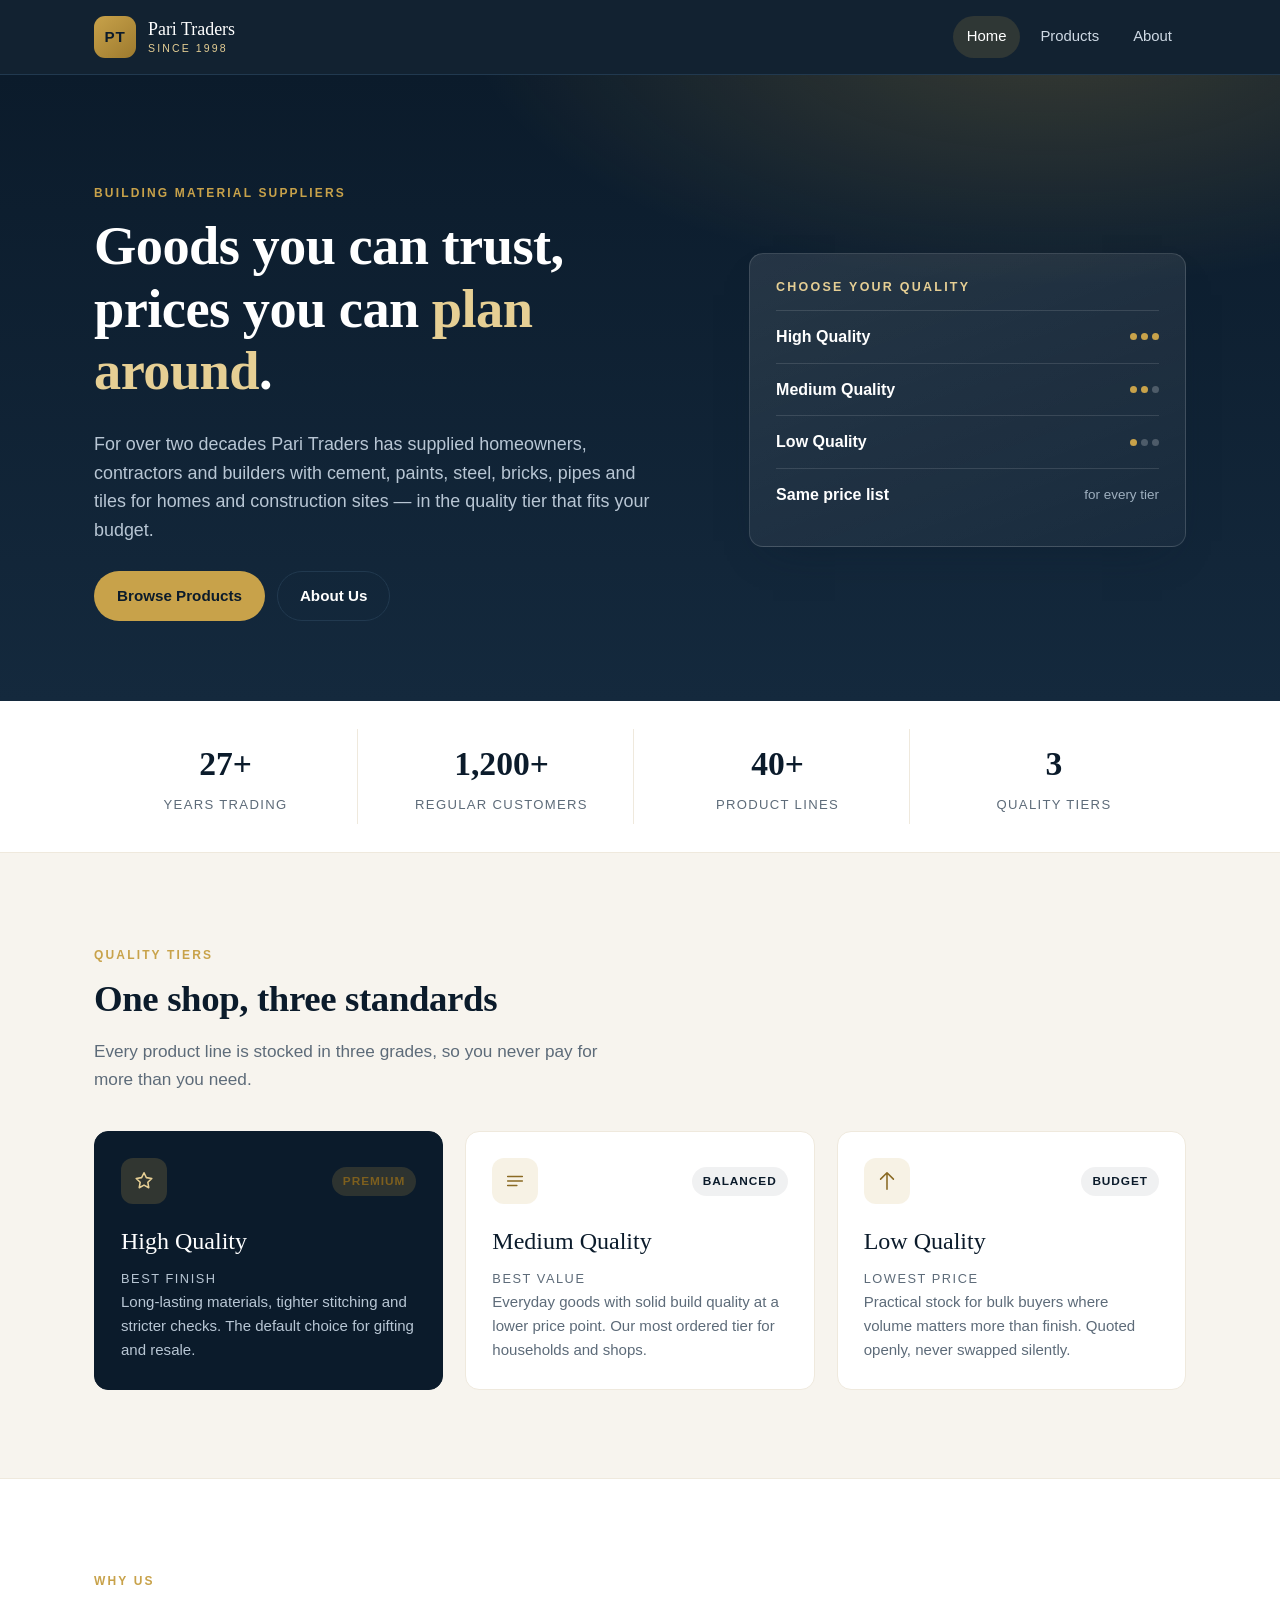
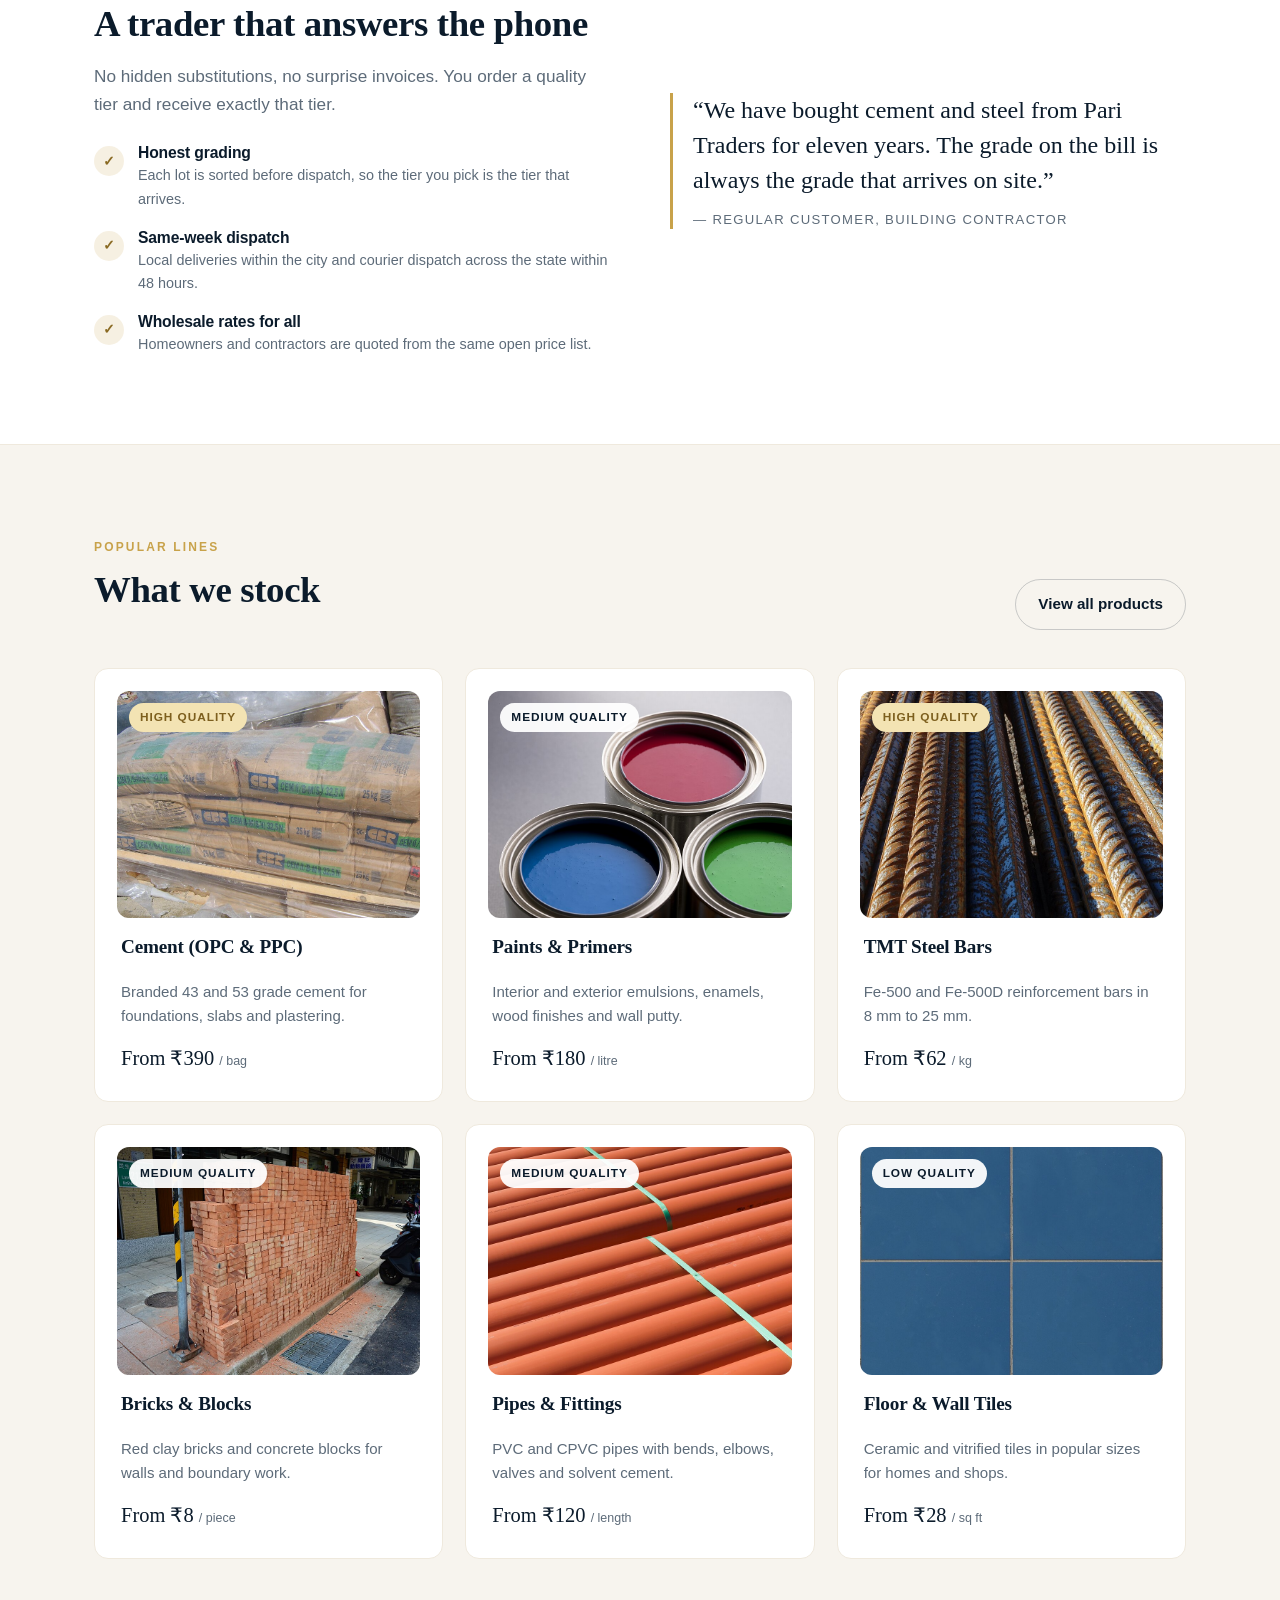
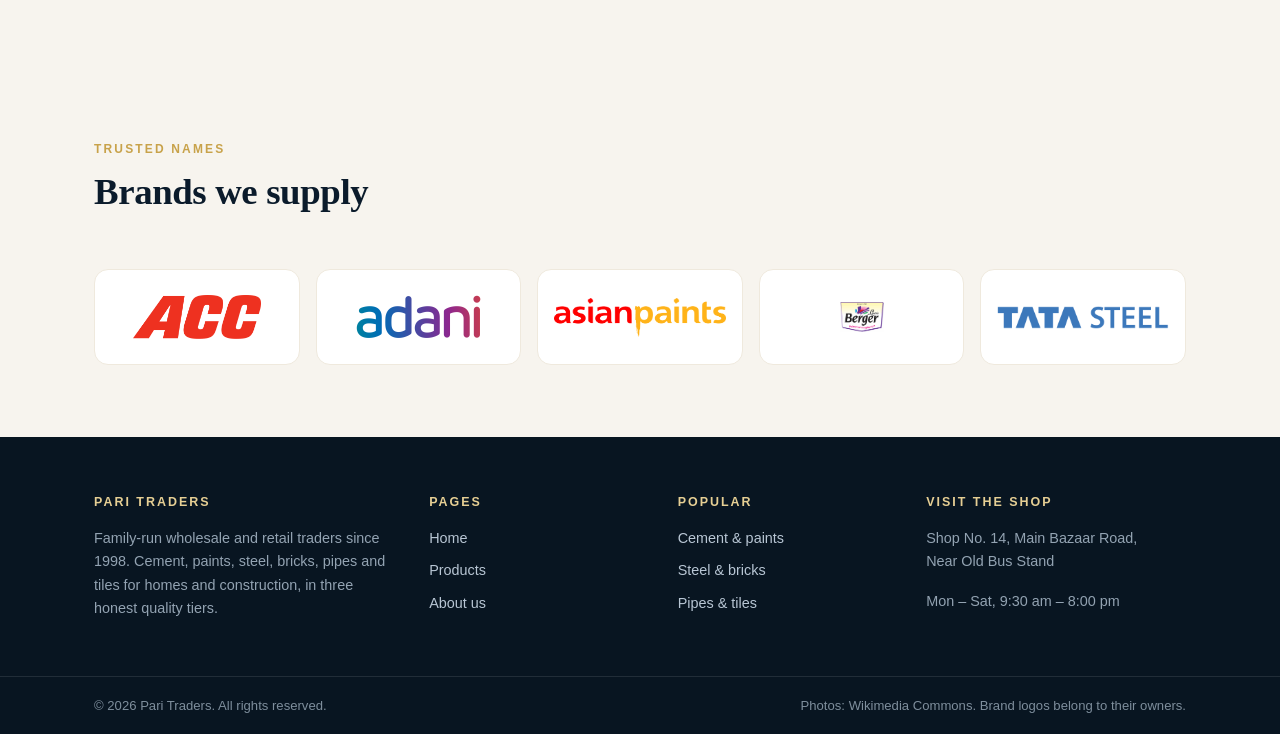
==== commit 94f97eca: "Building materials only: remove kitchen/textile/other items, add brand logos Co-Authored-By: Claude " ====
--- a/index.html
+++ b/index.html
@@ -4,7 +4,7 @@
 <meta charset="UTF-8">
 <meta name="viewport" content="width=device-width, initial-scale=1">
 <title>Pari Traders | Quality Goods, Fair Prices</title>
-<meta name="description" content="Pari Traders supplies textiles, home essentials and packaged goods in High, Medium and Low quality tiers at honest wholesale prices.">
+<meta name="description" content="Pari Traders supplies cement, paints, steel, bricks, pipes and tiles for homes and construction in High, Medium and Low quality tiers at honest prices.">
 <style>
 :root {
   --ink: #0b1b2b;
@@ -603,6 +603,44 @@
   .product-card.has-media:hover .media img { transform: none; }
 }
 
+.brand-strip {
+  list-style: none;
+  margin: 0;
+  padding: 0;
+  display: grid;
+  grid-template-columns: repeat(5, 1fr);
+  gap: 16px;
+}
+
+.brand-strip li {
+  display: grid;
+  place-items: center;
+  height: 96px;
+  padding: 16px;
+  background: var(--white);
+  border: 1px solid var(--paper-dim);
+  border-radius: var(--radius);
+}
+
+.brand-strip img {
+  max-width: 100%;
+  max-height: 56px;
+  width: auto;
+  object-fit: contain;
+}
+
+.brands-section {
+  padding-bottom: 0;
+}
+
+@media (max-width: 900px) {
+  .brand-strip { grid-template-columns: repeat(3, 1fr); }
+}
+
+@media (max-width: 520px) {
+  .brand-strip { grid-template-columns: repeat(2, 1fr); }
+}
+
 .filters {
   display: flex;
   flex-wrap: wrap;
@@ -1212,11 +1250,11 @@
     <section class="hero">
       <div class="container">
         <div>
-          <span class="eyebrow">Wholesale &amp; Retail Suppliers</span>
+          <span class="eyebrow">Building Material Suppliers</span>
           <h1>Goods you can trust, prices you can <em>plan around</em>.</h1>
           <p class="lead">
-            For over two decades Pari Traders has supplied families, shops and offices with
-            building materials, textiles, home essentials and packaged goods — in the quality tier that fits your budget.
+            For over two decades Pari Traders has supplied homeowners, contractors and builders with
+            cement, paints, steel, bricks, pipes and tiles for homes and construction sites — in the quality tier that fits your budget.
           </p>
 
           <div class="hero-actions">
@@ -1362,7 +1400,7 @@
               <span class="check" aria-hidden="true">✓</span>
               <div>
                 <h3>Wholesale rates for all</h3>
-                <p>Retail customers and shopkeepers are quoted from the same open price list.</p>
+                <p>Homeowners and contractors are quoted from the same open price list.</p>
               </div>
             </div>
           </div>
@@ -1370,9 +1408,9 @@
 
         <div>
           <blockquote class="quote">
-            “We have bought fabrics from Pari Traders for eleven years. The medium grade is exactly what my tailoring
-            customers expect, and the bills are always clear.”
-            <cite>— Regular customer, textile shop</cite>
+            “We have bought cement and steel from Pari Traders for eleven years. The grade on the bill is always the grade
+            that arrives on site.”
+            <cite>— Regular customer, building contractor</cite>
           </blockquote>
         </div>
       </div>
@@ -1410,48 +1448,45 @@
             <p class="price">From ₹62 <small>/ kg</small></p>
           </article>
 
-          <article class="card product-card" data-tier="high">
-            <div class="card-top">
-              <span class="icon-badge" aria-hidden="true">
-                <svg viewBox="0 0 24 24" width="22" height="22" fill="none" stroke="currentColor" stroke-width="1.7" stroke-linecap="round" stroke-linejoin="round">
-                  <path d="M3 7l9-4 9 4-9 4-9-4z"/><path d="M3 12l9 4 9-4M3 17l9 4 9-4"/>
-                </svg>
-              </span>
-              <span class="tag">Textiles</span>
-            </div>
-            <h3>Cotton &amp; Linen Fabrics</h3>
-            <p>Dress material, bedsheets, towels and shirting in three graded qualities.</p>
-            <p class="price">From ₹240 <small>/ metre</small></p>
+          <article class="card product-card has-media" data-tier="medium">
+            <div class="media"><img src="images/bricks.jpg" alt="Stack of red bricks" loading="lazy" width="960" height="640"><span class="tag ">Medium quality</span></div>
+            <h3>Bricks &amp; Blocks</h3>
+            <p>Red clay bricks and concrete blocks for walls and boundary work.</p>
+            <p class="price">From ₹8 <small>/ piece</small></p>
           </article>
 
-          <article class="card product-card" data-tier="medium">
-            <div class="card-top">
-              <span class="icon-badge" aria-hidden="true">
-                <svg viewBox="0 0 24 24" width="22" height="22" fill="none" stroke="currentColor" stroke-width="1.7" stroke-linecap="round" stroke-linejoin="round">
-                  <path d="M4 10h16v10H4z"/><path d="M8 10V6a4 4 0 018 0v4"/>
-                </svg>
-              </span>
-              <span class="tag">Home</span>
-            </div>
-            <h3>Home &amp; Kitchen Essentials</h3>
-            <p>Steel utensils, storage jars, spice boxes and cleaning supplies in bulk packs.</p>
-            <p class="price">From ₹95 <small>/ piece</small></p>
+          <article class="card product-card has-media" data-tier="medium">
+            <div class="media"><img src="images/pipes.jpg" alt="Stack of plastic pipes" loading="lazy" width="960" height="640"><span class="tag ">Medium quality</span></div>
+            <h3>Pipes &amp; Fittings</h3>
+            <p>PVC and CPVC pipes with bends, elbows, valves and solvent cement.</p>
+            <p class="price">From ₹120 <small>/ length</small></p>
           </article>
 
-          <article class="card product-card" data-tier="low">
-            <div class="card-top">
-              <span class="icon-badge" aria-hidden="true">
-                <svg viewBox="0 0 24 24" width="22" height="22" fill="none" stroke="currentColor" stroke-width="1.7" stroke-linecap="round" stroke-linejoin="round">
-                  <path d="M3 8h13v8H3z"/><path d="M16 11h3l2 3v2h-5z"/><circle cx="7" cy="18" r="2"/><circle cx="18" cy="18" r="2"/>
-                </svg>
-              </span>
-              <span class="tag">Packaged</span>
-            </div>
-            <h3>Packaged Staples</h3>
-            <p>Rice, pulses, sugar and tea sourced in season and packed to order.</p>
-            <p class="price">From ₹58 <small>/ kg</small></p>
+          <article class="card product-card has-media" data-tier="low">
+            <div class="media"><img src="images/tiles.jpg" alt="Blue ceramic floor tiles" loading="lazy" width="960" height="640"><span class="tag ">Low quality</span></div>
+            <h3>Floor &amp; Wall Tiles</h3>
+            <p>Ceramic and vitrified tiles in popular sizes for homes and shops.</p>
+            <p class="price">From ₹28 <small>/ sq ft</small></p>
           </article>
         </div>
+      </div>
+    </section>
+
+    <section class="section brands-section">
+      <div class="container">
+        <div class="section-head">
+          <div>
+            <span class="eyebrow">Trusted names</span>
+            <h2>Brands we supply</h2>
+          </div>
+        </div>
+        <ul class="brand-strip" aria-label="Brands we supply">
+          <li><img src="images/brands/acc.png" alt="ACC Cement" loading="lazy" height="44"></li>
+          <li><img src="images/brands/adani.png" alt="Adani Group" loading="lazy" height="44"></li>
+          <li><img src="images/brands/asianpaints.png" alt="Asian Paints" loading="lazy" height="44"></li>
+          <li><img src="images/brands/berger.png" alt="Berger Paints" loading="lazy" height="44"></li>
+          <li><img src="images/brands/tatasteel.png" alt="Tata Steel" loading="lazy" height="44"></li>
+        </ul>
       </div>
     </section>
 
@@ -1463,6 +1498,24 @@
         <span class="eyebrow">Catalogue</span>
         <h1>Products &amp; quality tiers</h1>
         <p class="lead">Every line below is stocked in High, Medium and Low quality. Filter the list to see what fits your budget.</p>
+      </div>
+    </section>
+
+    <section class="section brands-section">
+      <div class="container">
+        <div class="section-head">
+          <div>
+            <span class="eyebrow">Trusted names</span>
+            <h2>Brands we supply</h2>
+          </div>
+        </div>
+        <ul class="brand-strip" aria-label="Brands we supply">
+          <li><img src="images/brands/acc.png" alt="ACC Cement" loading="lazy" height="44"></li>
+          <li><img src="images/brands/adani.png" alt="Adani Group" loading="lazy" height="44"></li>
+          <li><img src="images/brands/asianpaints.png" alt="Asian Paints" loading="lazy" height="44"></li>
+          <li><img src="images/brands/berger.png" alt="Berger Paints" loading="lazy" height="44"></li>
+          <li><img src="images/brands/tatasteel.png" alt="Tata Steel" loading="lazy" height="44"></li>
+        </ul>
       </div>
     </section>
 
@@ -1550,177 +1603,6 @@
             <p class="price">From ₹28 <small>/ sq ft</small></p>
           </article>
 
-          <article class="card product-card" data-tier="high">
-            <div class="card-top">
-              <span class="icon-badge" aria-hidden="true">
-                <svg viewBox="0 0 24 24" width="22" height="22" fill="none" stroke="currentColor" stroke-width="1.7" stroke-linecap="round" stroke-linejoin="round">
-                  <path d="M3 7l9-4 9 4-9 4-9-4z"/><path d="M3 12l9 4 9-4M3 17l9 4 9-4"/>
-                </svg>
-              </span>
-              <span class="tag tag-gold">High quality</span>
-            </div>
-            <h3>Cotton &amp; Linen Fabrics</h3>
-            <p>Combed cotton, linen blends and shirting material for tailors and boutiques.</p>
-            <ul>
-              <li>60s combed cotton, pre-shrunk</li>
-              <li>Colour-fast dye lots</li>
-              <li>Cut to order from 5 metres</li>
-            </ul>
-            <p class="price">₹420 <small>/ metre</small></p>
-          </article>
-
-          <article class="card product-card" data-tier="medium">
-            <div class="card-top">
-              <span class="icon-badge" aria-hidden="true">
-                <svg viewBox="0 0 24 24" width="22" height="22" fill="none" stroke="currentColor" stroke-width="1.7" stroke-linecap="round" stroke-linejoin="round">
-                  <path d="M3 7l9-4 9 4-9 4-9-4z"/><path d="M3 12l9 4 9-4M3 17l9 4 9-4"/>
-                </svg>
-              </span>
-              <span class="tag">Medium quality</span>
-            </div>
-            <h3>Bedsheets &amp; Towels</h3>
-            <p>Everyday household soft furnishings in single, double and king sizes.</p>
-            <ul>
-              <li>200 thread count cotton blend</li>
-              <li>Matching pillow covers included</li>
-              <li>Sold in packs of six</li>
-            </ul>
-            <p class="price">₹240 <small>/ metre</small></p>
-          </article>
-
-          <article class="card product-card" data-tier="low">
-            <div class="card-top">
-              <span class="icon-badge" aria-hidden="true">
-                <svg viewBox="0 0 24 24" width="22" height="22" fill="none" stroke="currentColor" stroke-width="1.7" stroke-linecap="round" stroke-linejoin="round">
-                  <path d="M3 7l9-4 9 4-9 4-9-4z"/><path d="M3 12l9 4 9-4M3 17l9 4 9-4"/>
-                </svg>
-              </span>
-              <span class="tag">Low quality</span>
-            </div>
-            <h3>Bulk Shirting Rolls</h3>
-            <p>Practical stock for volume buyers, sold by the full roll only.</p>
-            <ul>
-              <li>Mixed cotton-poly blend</li>
-              <li>Standard 40 metre rolls</li>
-              <li>Shade lots cannot be split</li>
-            </ul>
-            <p class="price">₹150 <small>/ metre</small></p>
-          </article>
-
-          <article class="card product-card" data-tier="high">
-            <div class="card-top">
-              <span class="icon-badge" aria-hidden="true">
-                <svg viewBox="0 0 24 24" width="22" height="22" fill="none" stroke="currentColor" stroke-width="1.7" stroke-linecap="round" stroke-linejoin="round">
-                  <path d="M4 10h16v10H4z"/><path d="M8 10V6a4 4 0 018 0v4"/>
-                </svg>
-              </span>
-              <span class="tag tag-gold">High quality</span>
-            </div>
-            <h3>Steel Kitchenware</h3>
-            <p>Heavy-gauge stainless steel utensils for restaurants and large kitchens.</p>
-            <ul>
-              <li>304 food-grade steel</li>
-              <li>Mirror finish, induction safe</li>
-              <li>Sold as full sets</li>
-            </ul>
-            <p class="price">₹1,150 <small>/ set</small></p>
-          </article>
-
-          <article class="card product-card" data-tier="medium">
-            <div class="card-top">
-              <span class="icon-badge" aria-hidden="true">
-                <svg viewBox="0 0 24 24" width="22" height="22" fill="none" stroke="currentColor" stroke-width="1.7" stroke-linecap="round" stroke-linejoin="round">
-                  <path d="M4 10h16v10H4z"/><path d="M8 10V6a4 4 0 018 0v4"/>
-                </svg>
-              </span>
-              <span class="tag">Medium quality</span>
-            </div>
-            <h3>Storage &amp; Spice Boxes</h3>
-            <p>Plastic and steel storage jars, spice dabbas and rack organisers.</p>
-            <ul>
-              <li>Food-safe, seal-tested lids</li>
-              <li>Seven-piece and twelve-piece sets</li>
-              <li>Cartons of 24 available</li>
-            </ul>
-            <p class="price">₹95 <small>/ piece</small></p>
-          </article>
-
-          <article class="card product-card" data-tier="low">
-            <div class="card-top">
-              <span class="icon-badge" aria-hidden="true">
-                <svg viewBox="0 0 24 24" width="22" height="22" fill="none" stroke="currentColor" stroke-width="1.7" stroke-linecap="round" stroke-linejoin="round">
-                  <path d="M4 10h16v10H4z"/><path d="M8 10V6a4 4 0 018 0v4"/>
-                </svg>
-              </span>
-              <span class="tag">Low quality</span>
-            </div>
-            <h3>Utility Buckets &amp; Mugs</h3>
-            <p>Basic plasticware for events, canteens and resale counters.</p>
-            <ul>
-              <li>Sold in cartons of 48</li>
-              <li>Assorted colours only</li>
-              <li>Best rate on full-carton orders</li>
-            </ul>
-            <p class="price">₹38 <small>/ piece</small></p>
-          </article>
-
-          <article class="card product-card" data-tier="high">
-            <div class="card-top">
-              <span class="icon-badge" aria-hidden="true">
-                <svg viewBox="0 0 24 24" width="22" height="22" fill="none" stroke="currentColor" stroke-width="1.7" stroke-linecap="round" stroke-linejoin="round">
-                  <path d="M3 8h13v8H3z"/><path d="M16 11h3l2 3v2h-5z"/><circle cx="7" cy="18" r="2"/><circle cx="18" cy="18" r="2"/>
-                </svg>
-              </span>
-              <span class="tag tag-gold">High quality</span>
-            </div>
-            <h3>Packaged Staples</h3>
-            <p>Season-sourced rice, pulses, sugar and tea, packed to order.</p>
-            <ul>
-              <li>Sorted and cleaned lots</li>
-              <li>Sealed 1 kg / 5 kg packs</li>
-              <li>Monthly supply contracts available</li>
-            </ul>
-            <p class="price">₹58 <small>/ kg</small></p>
-          </article>
-
-          <article class="card product-card" data-tier="medium">
-            <div class="card-top">
-              <span class="icon-badge" aria-hidden="true">
-                <svg viewBox="0 0 24 24" width="22" height="22" fill="none" stroke="currentColor" stroke-width="1.7" stroke-linecap="round" stroke-linejoin="round">
-                  <path d="M14 7h5v12h-5z"/><rect x="4" y="3" width="8" height="18" rx="2"/>
-                </svg>
-              </span>
-              <span class="tag">Medium quality</span>
-            </div>
-            <h3>Mobile &amp; Cable Accessories</h3>
-            <p>Chargers, data cables, earphones and power banks for resale counters.</p>
-            <ul>
-              <li>Tested before dispatch</li>
-              <li>Six-month replacement on DOA units</li>
-              <li>Mixed boxes of 20</li>
-            </ul>
-            <p class="price">₹140 <small>/ piece</small></p>
-          </article>
-
-          <article class="card product-card" data-tier="low">
-            <div class="card-top">
-              <span class="icon-badge" aria-hidden="true">
-                <svg viewBox="0 0 24 24" width="22" height="22" fill="none" stroke="currentColor" stroke-width="1.7" stroke-linecap="round" stroke-linejoin="round">
-                  <path d="M14 7h5v12h-5z"/><rect x="4" y="3" width="8" height="18" rx="2"/>
-                </svg>
-              </span>
-              <span class="tag">Low quality</span>
-            </div>
-            <h3>Basic Hardware &amp; Tools</h3>
-            <p>Screws, hinges, hand tools and fasteners for site and workshop use.</p>
-            <ul>
-              <li>Sold by weight or box</li>
-              <li>Common sizes always in stock</li>
-              <li>No mixed-size returns</li>
-            </ul>
-            <p class="price">₹65 <small>/ box</small></p>
-          </article>
-
         </div>
 
 
@@ -1733,7 +1615,7 @@
       <div class="container">
         <span class="eyebrow">Our story</span>
         <h1>A shop built on repeat customers</h1>
-        <p class="lead">Pari Traders started as a single fabric counter in 1998. Today we supply households, tailors and shopkeepers across the district.</p>
+        <p class="lead">Pari Traders started as a single building-material counter in 1998. Today we supply homeowners, contractors and hardware shops across the district.</p>
       </div>
     </section>
 
@@ -1776,17 +1658,17 @@
             <div class="timeline-item">
               <span>1998</span>
               <strong>One counter, one family</strong>
-              <p>Opened as a fabric counter in the old bazaar with two grades of cotton cloth.</p>
+              <p>Opened as a small building-material counter in the old bazaar with cement and bricks.</p>
             </div>
             <div class="timeline-item">
               <span>2006</span>
-              <strong>Home essentials added</strong>
-              <p>Expanded into kitchenware and household plasticware for local families.</p>
+              <strong>Paints and steel added</strong>
+              <p>Expanded into paints, TMT steel and plumbing pipes for local builders and families.</p>
             </div>
             <div class="timeline-item">
               <span>2014</span>
               <strong>Wholesale desk</strong>
-              <p>Started supplying shopkeepers and tailors with monthly standing orders.</p>
+              <p>Started supplying contractors and hardware shops with monthly standing orders.</p>
             </div>
             <div class="timeline-item">
               <span>2024</span>
@@ -1802,11 +1684,11 @@
             </article>
             <article class="card">
               <h3>Open pricing</h3>
-              <p>Retail and wholesale customers are quoted from the same list. No surprise line items.</p>
+              <p>Homeowners and contractors are quoted from the same list. No surprise line items.</p>
             </article>
             <article class="card">
               <h3>Dependable supply</h3>
-              <p>Standing orders are confirmed weekly so shops are not left short before a season.</p>
+              <p>Standing orders are confirmed weekly so sites are not left short mid-construction.</p>
             </article>
           </div>
         </div>
@@ -1821,7 +1703,7 @@
       <div class="footer-grid">
         <div>
           <h4>Pari Traders</h4>
-          <p>Family-run wholesale and retail traders since 1998. Cement, paints, steel, textiles, home essentials and packaged goods in three honest quality tiers.</p>
+          <p>Family-run wholesale and retail traders since 1998. Cement, paints, steel, bricks, pipes and tiles for homes and construction, in three honest quality tiers.</p>
         </div>
 
         <div>
@@ -1837,10 +1719,8 @@
           <h4>Popular</h4>
           <ul class="footer-links">
             <li><a href="#products">Cement &amp; paints</a></li>
-            <li><a href="#products">Textiles</a></li>
-            <li><a href="#products">Home &amp; kitchen</a></li>
-            <li><a href="#products">Packaged staples</a></li>
-            <li><a href="#products">Building materials</a></li>
+            <li><a href="#products">Steel &amp; bricks</a></li>
+            <li><a href="#products">Pipes &amp; tiles</a></li>
           </ul>
         </div>
 
@@ -1855,7 +1735,7 @@
     <div class="footer-bottom">
       <div class="container">
         <span>&copy; <span data-year>2026</span> Pari Traders. All rights reserved.</span>
-        <span>Photos: <a href="https://commons.wikimedia.org" rel="noopener">Wikimedia Commons</a> (CC BY, CC BY-SA, public domain)</span>
+        <span>Photos: <a href="https://commons.wikimedia.org" rel="noopener">Wikimedia Commons</a>. Brand logos belong to their owners.</span>
       </div>
     </div>
   </footer>
